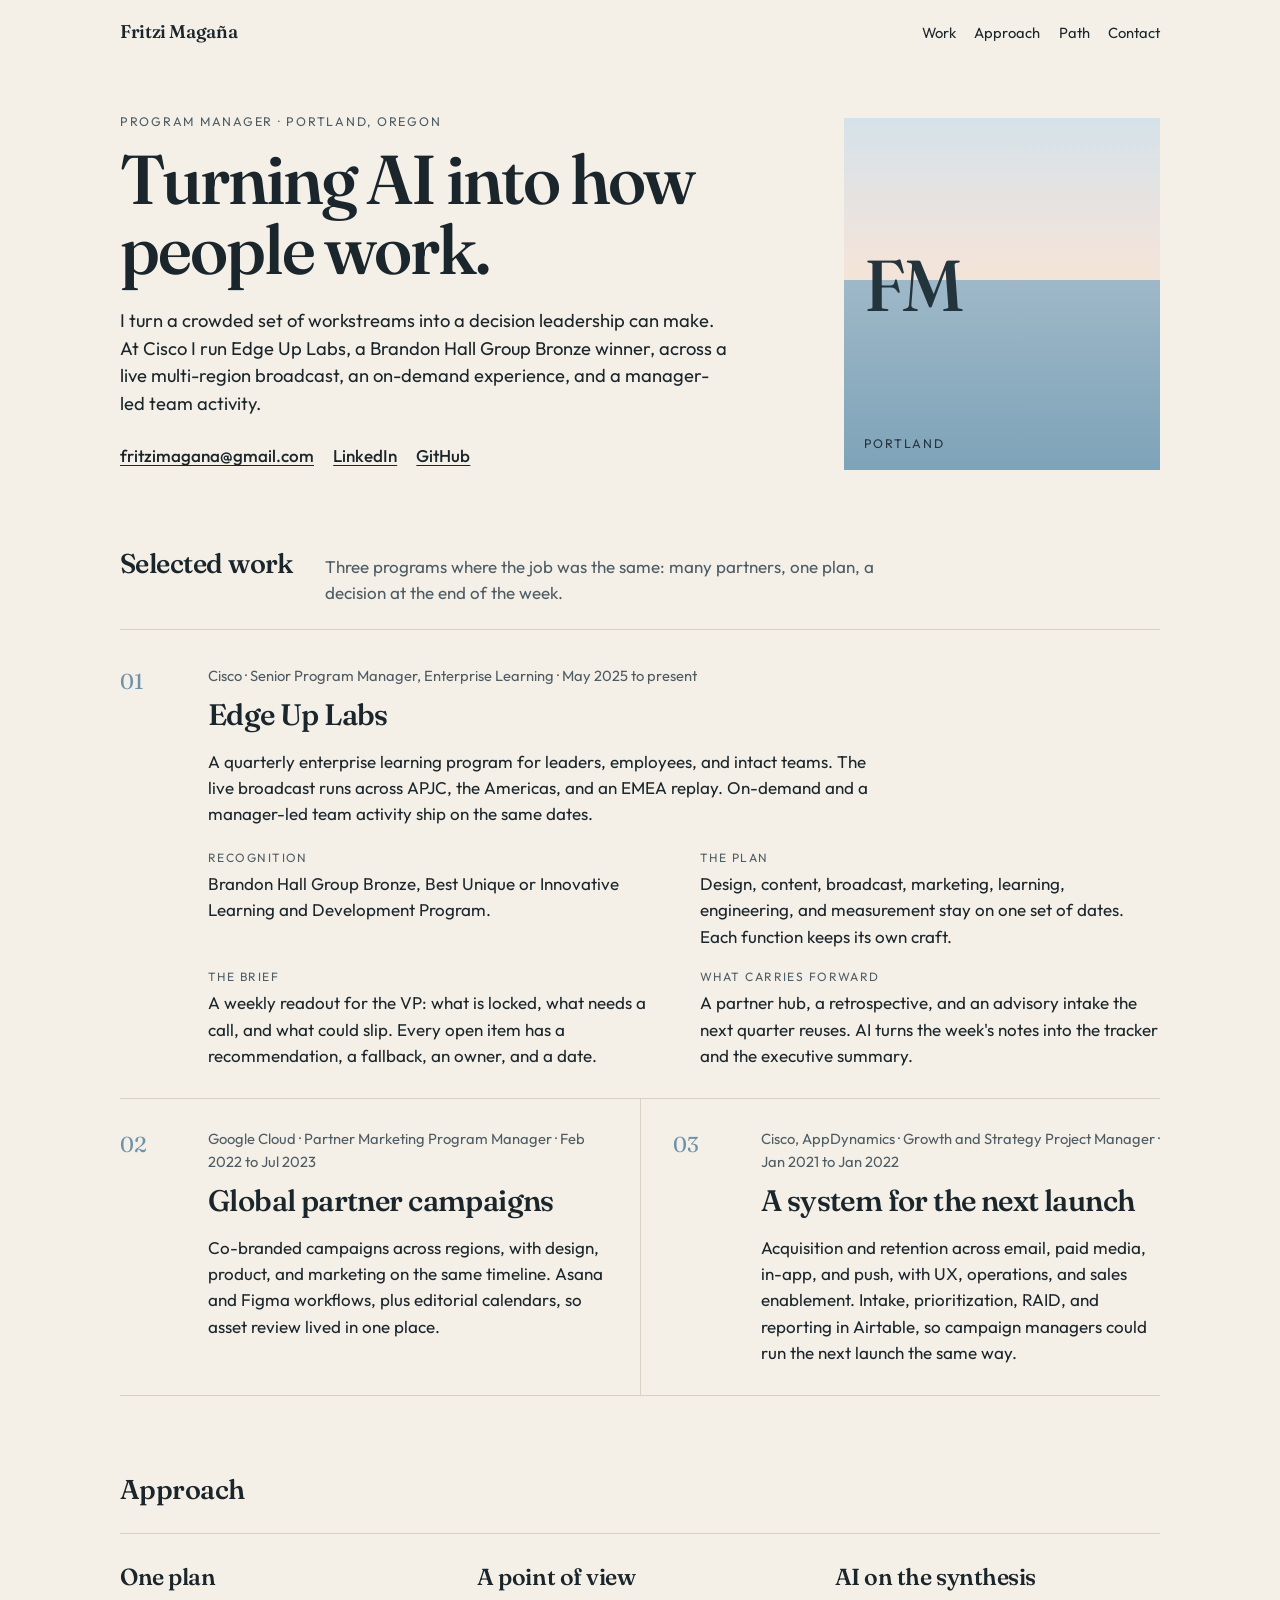
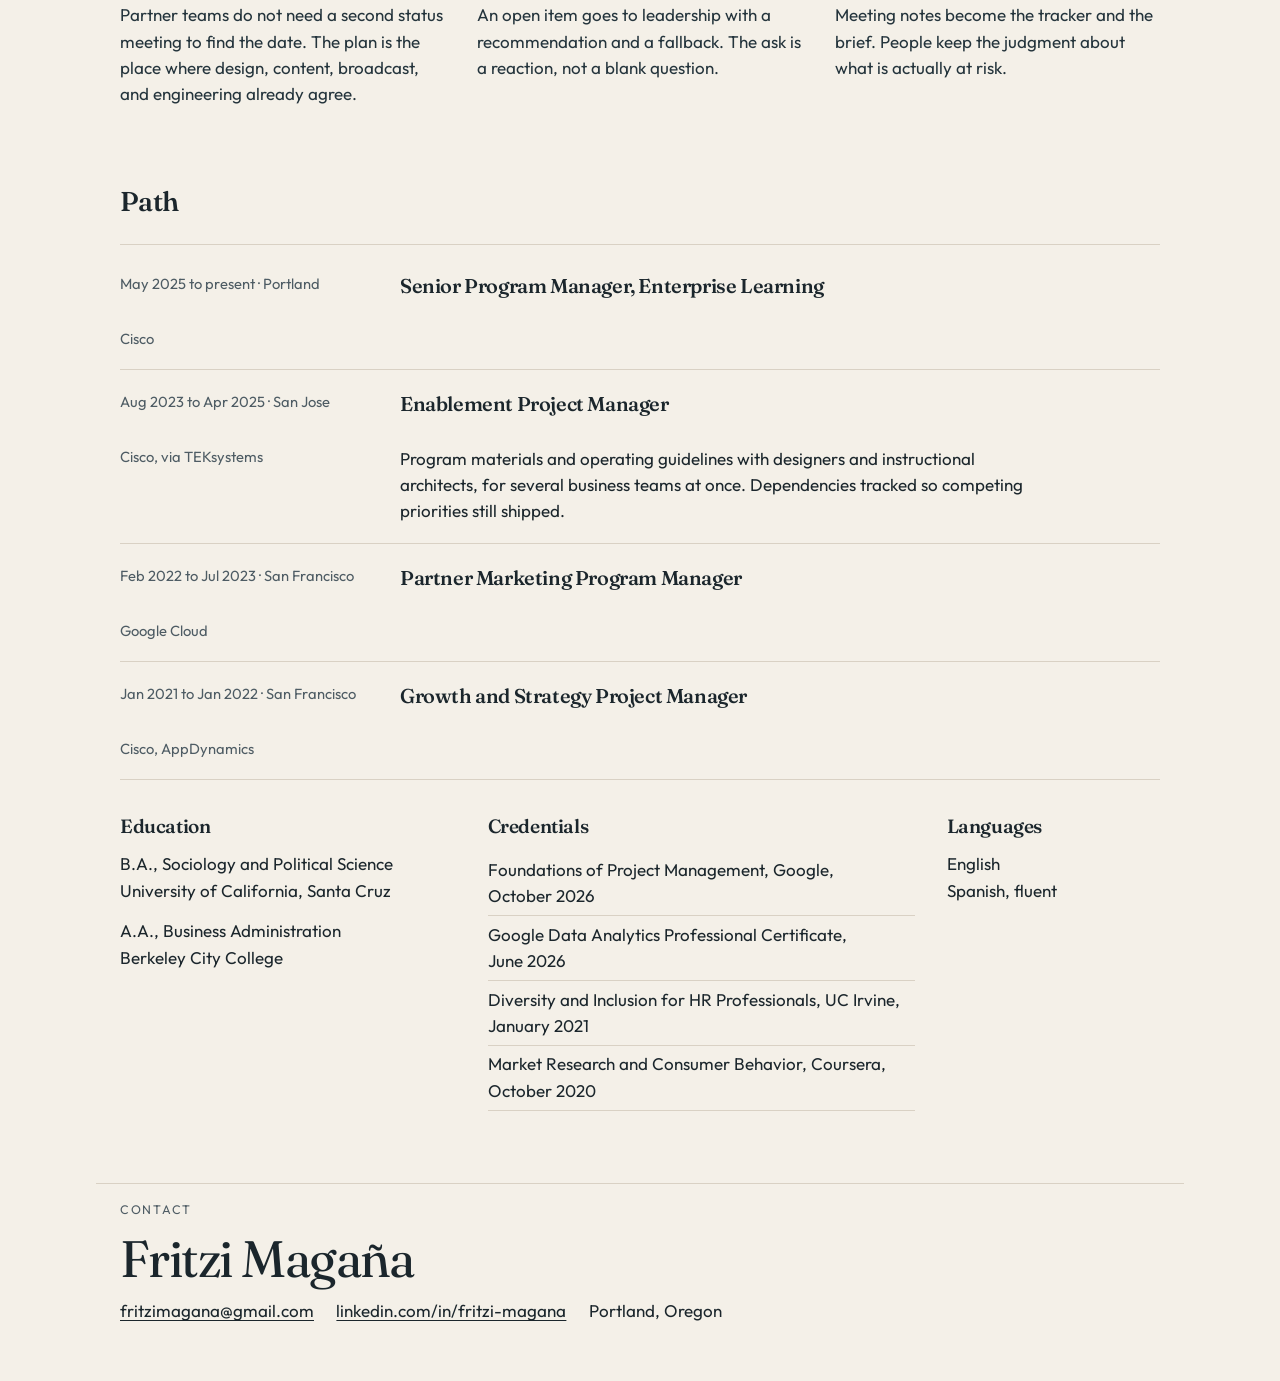
==== index.html @ 95d40a3c "Publish the first public portfolio page. A single static page for hiring managers, drawn from the pu" ====
<!DOCTYPE html>
<html lang="en">
<head>
  <meta charset="utf-8">
  <meta name="viewport" content="width=device-width, initial-scale=1">
  <title>Fritzi Magaña · Program Manager</title>
  <meta name="description" content="Fritzi Magaña is a program manager in Portland. She turns crowded workstreams into decisions leadership can make, and turns AI into how people work.">
  <meta property="og:title" content="Fritzi Magaña · Program Manager">
  <meta property="og:description" content="Turning AI into how people work. Program manager for enterprise learning at Cisco, previously Google Cloud and AppDynamics.">
  <meta property="og:type" content="profile">
  <meta property="og:url" content="https://fritzimagana.github.io/Portfolio/">
  <meta property="profile:first_name" content="Fritzi">
  <meta property="profile:last_name" content="Magaña">
  <link rel="canonical" href="https://fritzimagana.github.io/Portfolio/">
  <link rel="icon" href="assets/favicon.svg" type="image/svg+xml">
  <link rel="preconnect" href="https://fonts.googleapis.com">
  <link rel="preconnect" href="https://fonts.gstatic.com" crossorigin>
  <link href="https://fonts.googleapis.com/css2?family=Fraunces:opsz,wght@9..144,500;9..144,600&family=Outfit:wght@400;500;600&display=swap" rel="stylesheet">
  <link rel="stylesheet" href="styles.css">
  <script type="application/ld+json">
  {
    "@context": "https://schema.org",
    "@type": "Person",
    "name": "Fritzi Magaña",
    "jobTitle": "Program Manager",
    "email": "fritzimagana@gmail.com",
    "url": "https://fritzimagana.github.io/Portfolio/",
    "sameAs": ["https://www.linkedin.com/in/fritzi-magana/"],
    "address": {
      "@type": "PostalAddress",
      "addressLocality": "Portland",
      "addressRegion": "OR",
      "addressCountry": "US"
    },
    "alumniOf": [
      {"@type": "CollegeOrUniversity", "name": "University of California, Santa Cruz"},
      {"@type": "CollegeOrUniversity", "name": "Berkeley City College"}
    ],
    "knowsLanguage": ["English", "Spanish"]
  }
  </script>
</head>
<body id="top">
  <a class="skip" href="#work">Skip to work</a>

  <header class="mast">
    <a class="brand" href="#top">Fritzi Magaña</a>
    <nav aria-label="Page">
      <a href="#work">Work</a>
      <a href="#approach">Approach</a>
      <a href="#path">Path</a>
      <a href="#contact">Contact</a>
    </nav>
  </header>

  <main>
    <section class="hero" aria-labelledby="hero-title">
      <div class="hero-copy">
        <p class="eyebrow">Program manager · Portland, Oregon</p>
        <h1 id="hero-title">Turning AI into how people work.</h1>
        <p class="lede">I turn a crowded set of workstreams into a decision leadership can make. At Cisco I run Edge Up Labs, a Brandon Hall Group Bronze winner, across a live multi-region broadcast, an on-demand experience, and a manager-led team activity.</p>
        <p class="links">
          <a href="mailto:fritzimagana@gmail.com">fritzimagana@gmail.com</a>
          <a href="https://www.linkedin.com/in/fritzi-magana/" rel="me">LinkedIn</a>
          <a href="https://github.com/fritzimagana" rel="me">GitHub</a>
        </p>
      </div>
      <figure class="mark" aria-hidden="true">
        <span class="horizon"></span>
        <span class="initials">FM</span>
        <figcaption>Portland</figcaption>
      </figure>
    </section>

    <section id="work" class="band" aria-labelledby="work-title">
      <div class="band-head">
        <h2 id="work-title">Selected work</h2>
        <p>Three programs where the job was the same: many partners, one plan, a decision at the end of the week.</p>
      </div>

      <article class="case case-lead">
        <p class="index">01</p>
        <div>
          <p class="meta">Cisco · Senior Program Manager, Enterprise Learning · May 2025 to present</p>
          <h3>Edge Up Labs</h3>
          <p>A quarterly enterprise learning program for leaders, employees, and intact teams. The live broadcast runs across APJC, the Americas, and an EMEA replay. On-demand and a manager-led team activity ship on the same dates.</p>
          <dl>
            <div>
              <dt>Recognition</dt>
              <dd>Brandon Hall Group Bronze, Best Unique or Innovative Learning and Development Program.</dd>
            </div>
            <div>
              <dt>The plan</dt>
              <dd>Design, content, broadcast, marketing, learning, engineering, and measurement stay on one set of dates. Each function keeps its own craft.</dd>
            </div>
            <div>
              <dt>The brief</dt>
              <dd>A weekly readout for the VP: what is locked, what needs a call, and what could slip. Every open item has a recommendation, a fallback, an owner, and a date.</dd>
            </div>
            <div>
              <dt>What carries forward</dt>
              <dd>A partner hub, a retrospective, and an advisory intake the next quarter reuses. AI turns the week's notes into the tracker and the executive summary.</dd>
            </div>
          </dl>
        </div>
      </article>

      <div class="case-grid">
        <article class="case">
          <p class="index">02</p>
          <div>
            <p class="meta">Google Cloud · Partner Marketing Program Manager · Feb 2022 to Jul 2023</p>
            <h3>Global partner campaigns</h3>
            <p>Co-branded campaigns across regions, with design, product, and marketing on the same timeline. Asana and Figma workflows, plus editorial calendars, so asset review lived in one place.</p>
          </div>
        </article>
        <article class="case">
          <p class="index">03</p>
          <div>
            <p class="meta">Cisco, AppDynamics · Growth and Strategy Project Manager · Jan 2021 to Jan 2022</p>
            <h3>A system for the next launch</h3>
            <p>Acquisition and retention across email, paid media, in-app, and push, with UX, operations, and sales enablement. Intake, prioritization, RAID, and reporting in Airtable, so campaign managers could run the next launch the same way.</p>
          </div>
        </article>
      </div>
    </section>

    <section id="approach" class="band" aria-labelledby="approach-title">
      <div class="band-head">
        <h2 id="approach-title">Approach</h2>
      </div>
      <ol class="principles">
        <li>
          <h3>One plan</h3>
          <p>Partner teams do not need a second status meeting to find the date. The plan is the place where design, content, broadcast, and engineering already agree.</p>
        </li>
        <li>
          <h3>A point of view</h3>
          <p>An open item goes to leadership with a recommendation and a fallback. The ask is a reaction, not a blank question.</p>
        </li>
        <li>
          <h3>AI on the synthesis</h3>
          <p>Meeting notes become the tracker and the brief. People keep the judgment about what is actually at risk.</p>
        </li>
      </ol>
    </section>

    <section id="path" class="band" aria-labelledby="path-title">
      <div class="band-head">
        <h2 id="path-title">Path</h2>
      </div>
      <ol class="timeline">
        <li>
          <p class="when">May 2025 to present · Portland</p>
          <h3>Senior Program Manager, Enterprise Learning</h3>
          <p class="where">Cisco</p>
        </li>
        <li>
          <p class="when">Aug 2023 to Apr 2025 · San Jose</p>
          <h3>Enablement Project Manager</h3>
          <p class="where">Cisco, via TEKsystems</p>
          <p>Program materials and operating guidelines with designers and instructional architects, for several business teams at once. Dependencies tracked so competing priorities still shipped.</p>
        </li>
        <li>
          <p class="when">Feb 2022 to Jul 2023 · San Francisco</p>
          <h3>Partner Marketing Program Manager</h3>
          <p class="where">Google Cloud</p>
        </li>
        <li>
          <p class="when">Jan 2021 to Jan 2022 · San Francisco</p>
          <h3>Growth and Strategy Project Manager</h3>
          <p class="where">Cisco, AppDynamics</p>
        </li>
      </ol>

      <div class="split">
        <div>
          <h3>Education</h3>
          <p>B.A., Sociology and Political Science<br>University of California, Santa Cruz</p>
          <p>A.A., Business Administration<br>Berkeley City College</p>
        </div>
        <div>
          <h3>Credentials</h3>
          <ul class="creds">
            <li>Foundations of Project Management, Google, October&nbsp;2026</li>
            <li>Google Data Analytics Professional Certificate, June&nbsp;2026</li>
            <li>Diversity and Inclusion for HR Professionals, UC Irvine, January&nbsp;2021</li>
            <li>Market Research and Consumer Behavior, Coursera, October&nbsp;2020</li>
          </ul>
        </div>
        <div>
          <h3>Languages</h3>
          <p>English<br>Spanish, fluent</p>
        </div>
      </div>
    </section>
  </main>

  <footer id="contact">
    <p class="eyebrow">Contact</p>
    <p class="footer-name">Fritzi Magaña</p>
    <p class="footer-links">
      <a href="mailto:fritzimagana@gmail.com">fritzimagana@gmail.com</a>
      <a href="https://www.linkedin.com/in/fritzi-magana/">linkedin.com/in/fritzi-magana</a>
      <span>Portland, Oregon</span>
    </p>
  </footer>
</body>
</html>
---- styles.css ----
:root {
  --paper: #f4f0e8;
  --ink: #1b262c;
  --muted: #4e5c64;
  --line: #d9d1c4;
  --sea: #6d92aa;
  --dawn: #e0ad96;
  --deep: #24343c;
  --serif: "Fraunces", "Iowan Old Style", Palatino, serif;
  --sans: "Outfit", "Avenir Next", "Segoe UI", sans-serif;
  --measure: 68rem;
}

* { box-sizing: border-box; }

html { scroll-behavior: smooth; }

body {
  margin: 0;
  overflow-x: clip;
  background: var(--paper);
  color: var(--ink);
  font-family: var(--sans);
  font-weight: 400;
  font-size: 1.0625rem;
  line-height: 1.55;
  text-rendering: optimizeLegibility;
}

a {
  color: inherit;
  text-underline-offset: 0.18em;
}

a:hover { color: var(--deep); }

.skip {
  position: absolute;
  left: 1rem;
  top: -3rem;
  background: var(--ink);
  color: var(--paper);
  padding: 0.4rem 0.7rem;
}

.skip:focus { top: 0.6rem; }

.mast {
  position: sticky;
  top: 0;
  z-index: 2;
  display: flex;
  justify-content: space-between;
  align-items: baseline;
  gap: 1.5rem;
  max-width: var(--measure);
  margin: 0 auto;
  padding: 1.1rem 1.5rem 0.9rem;
  background: color-mix(in srgb, var(--paper) 88%, transparent);
  backdrop-filter: blur(10px);
}

.brand {
  font-family: var(--serif);
  font-weight: 560;
  font-size: 1.15rem;
  text-decoration: none;
  letter-spacing: -0.02em;
}

nav {
  display: flex;
  gap: 1.15rem;
  font-size: 0.92rem;
}

nav a { text-decoration: none; }
nav a:hover { text-decoration: underline; }

.hero {
  max-width: var(--measure);
  margin: 0 auto;
  padding: 3.2rem 1.5rem 4.5rem;
  display: grid;
  grid-template-columns: minmax(0, 1.5fr) minmax(14rem, 0.7fr);
  gap: 3rem;
  align-items: end;
}

.eyebrow {
  margin: 0 0 0.8rem;
  color: var(--muted);
  font-size: 0.78rem;
  letter-spacing: 0.14em;
  text-transform: uppercase;
}

h1 {
  margin: 0;
  font-family: var(--serif);
  font-weight: 560;
  font-size: clamp(2.7rem, 5.4vw, 4.6rem);
  line-height: 1.02;
  letter-spacing: -0.03em;
}

.hero-copy { min-width: 0; }

.lede {
  max-width: 38rem;
  margin: 1.4rem 0 0;
  font-size: 1.15rem;
  line-height: 1.5;
}

.links {
  display: flex;
  flex-wrap: wrap;
  gap: 0.4rem 1.2rem;
  margin: 1.6rem 0 0;
}

.links a { font-weight: 500; }

.mark {
  margin: 0;
  min-height: 22rem;
  padding: 1.2rem 1.2rem 1rem;
  display: flex;
  flex-direction: column;
  justify-content: space-between;
  background:
    linear-gradient(180deg, #d5e2ea 0%, #f3e4da 42%, #f3e4da 46%, #9eb8c8 46.15%, #7ea3b8 100%);
  color: var(--deep);
}

.horizon {
  display: block;
  height: 0;
}

.initials {
  font-family: var(--serif);
  font-weight: 500;
  font-size: 4.5rem;
  letter-spacing: -0.04em;
  line-height: 0.85;
}

.mark figcaption {
  font-size: 0.78rem;
  letter-spacing: 0.14em;
  text-transform: uppercase;
}

.band {
  max-width: var(--measure);
  margin: 0 auto;
  padding: 0 1.5rem 4.5rem;
}

.band-head {
  display: grid;
  grid-template-columns: max-content minmax(0, 1fr);
  gap: 2rem;
  align-items: baseline;
  padding-bottom: 1.4rem;
  border-bottom: 1px solid var(--line);
  margin-bottom: 0.4rem;
}

.band-head h2,
.case h3,
.principles h3,
.timeline h3,
.split h3 {
  margin: 0;
  font-family: var(--serif);
  font-weight: 560;
  letter-spacing: -0.02em;
}

.band-head h2 { font-size: 1.7rem; }

.band-head p {
  margin: 0;
  max-width: 36rem;
  color: var(--muted);
}

.case {
  display: grid;
  grid-template-columns: 4.5rem 1fr;
  gap: 1rem;
  padding: 1.8rem 0;
  border-bottom: 1px solid var(--line);
}

.index {
  margin: 0.35rem 0 0;
  font-family: var(--serif);
  font-size: 1.35rem;
  color: var(--sea);
}

.meta,
.when,
.where {
  margin: 0;
  color: var(--muted);
  font-size: 0.92rem;
}

.case h3 {
  margin: 0.25rem 0 0.7rem;
  font-size: 1.85rem;
}

.case p { margin: 0; max-width: 42rem; }

dl {
  margin: 1.3rem 0 0;
  display: grid;
  grid-template-columns: 1fr 1fr;
  gap: 1.1rem 2rem;
}

dt {
  font-size: 0.75rem;
  letter-spacing: 0.12em;
  text-transform: uppercase;
  color: var(--muted);
}

dd { margin: 0.25rem 0 0; }

.case-grid {
  display: grid;
  grid-template-columns: 1fr 1fr;
}

.case-grid .case:first-child { padding-right: 2rem; }
.case-grid .case:last-child {
  padding-left: 2rem;
  border-left: 1px solid var(--line);
}

.principles {
  list-style: none;
  margin: 1.6rem 0 0;
  padding: 0;
  display: grid;
  grid-template-columns: repeat(3, 1fr);
  gap: 2rem;
}

.principles h3 { font-size: 1.45rem; margin-bottom: 0.45rem; }
.principles p { margin: 0; color: var(--deep); }

.timeline {
  list-style: none;
  margin: 0;
  padding: 0;
}

.timeline li {
  display: grid;
  grid-template-columns: 16rem 1fr;
  gap: 1.5rem;
  padding: 1.15rem 0;
  border-bottom: 1px solid var(--line);
}

.timeline h3 { font-size: 1.25rem; }
.timeline p { margin: 0.15rem 0 0; max-width: 40rem; }

.split {
  display: grid;
  grid-template-columns: 1.1fr 1.4fr 0.7fr;
  gap: 2rem;
  padding-top: 2rem;
}

.split h3 { font-size: 1.2rem; margin-bottom: 0.6rem; }
.split p { margin: 0 0 0.9rem; }

.creds {
  margin: 0;
  padding: 0;
  list-style: none;
}

.creds li {
  padding: 0.35rem 0;
  border-bottom: 1px solid var(--line);
}

footer {
  max-width: var(--measure);
  margin: 0 auto;
  padding: 1rem 1.5rem 3.5rem;
  border-top: 1px solid var(--line);
}

.footer-name {
  margin: 0;
  font-family: var(--serif);
  font-size: clamp(2.2rem, 4vw, 3.4rem);
  letter-spacing: -0.03em;
  line-height: 1.05;
}

.footer-links {
  display: flex;
  flex-wrap: wrap;
  gap: 0.4rem 1.4rem;
  margin: 0.8rem 0 0;
}

:focus-visible {
  outline: 2px solid var(--sea);
  outline-offset: 3px;
}

@media (max-width: 860px) {
  .hero,
  .band-head,
  .case-grid,
  .principles,
  .split,
  dl {
    display: block;
  }

  .timeline li {
    display: block;
  }

  .case-grid .case + .case {
    border-top: 1px solid var(--line);
  }

  .hero-copy,
  .case > div,
  .band-head p,
  .timeline li,
  .split > div {
    min-width: 0;
  }

  .hero { padding-top: 2rem; }
  .mark { min-height: 14rem; }
  .case { grid-template-columns: 3rem minmax(0, 1fr); }
  .case-grid .case:first-child { padding-right: 0; }
  .case-grid .case:last-child {
    padding-left: 0;
    border-left: 0;
  }

  nav { gap: 0.75rem; }
}

@media (max-width: 560px) {
  .mast { align-items: flex-start; flex-direction: column; gap: 0.4rem; }
  h1 { font-size: 2.35rem; }
}

@media (prefers-reduced-motion: reduce) {
  html { scroll-behavior: auto; }
}
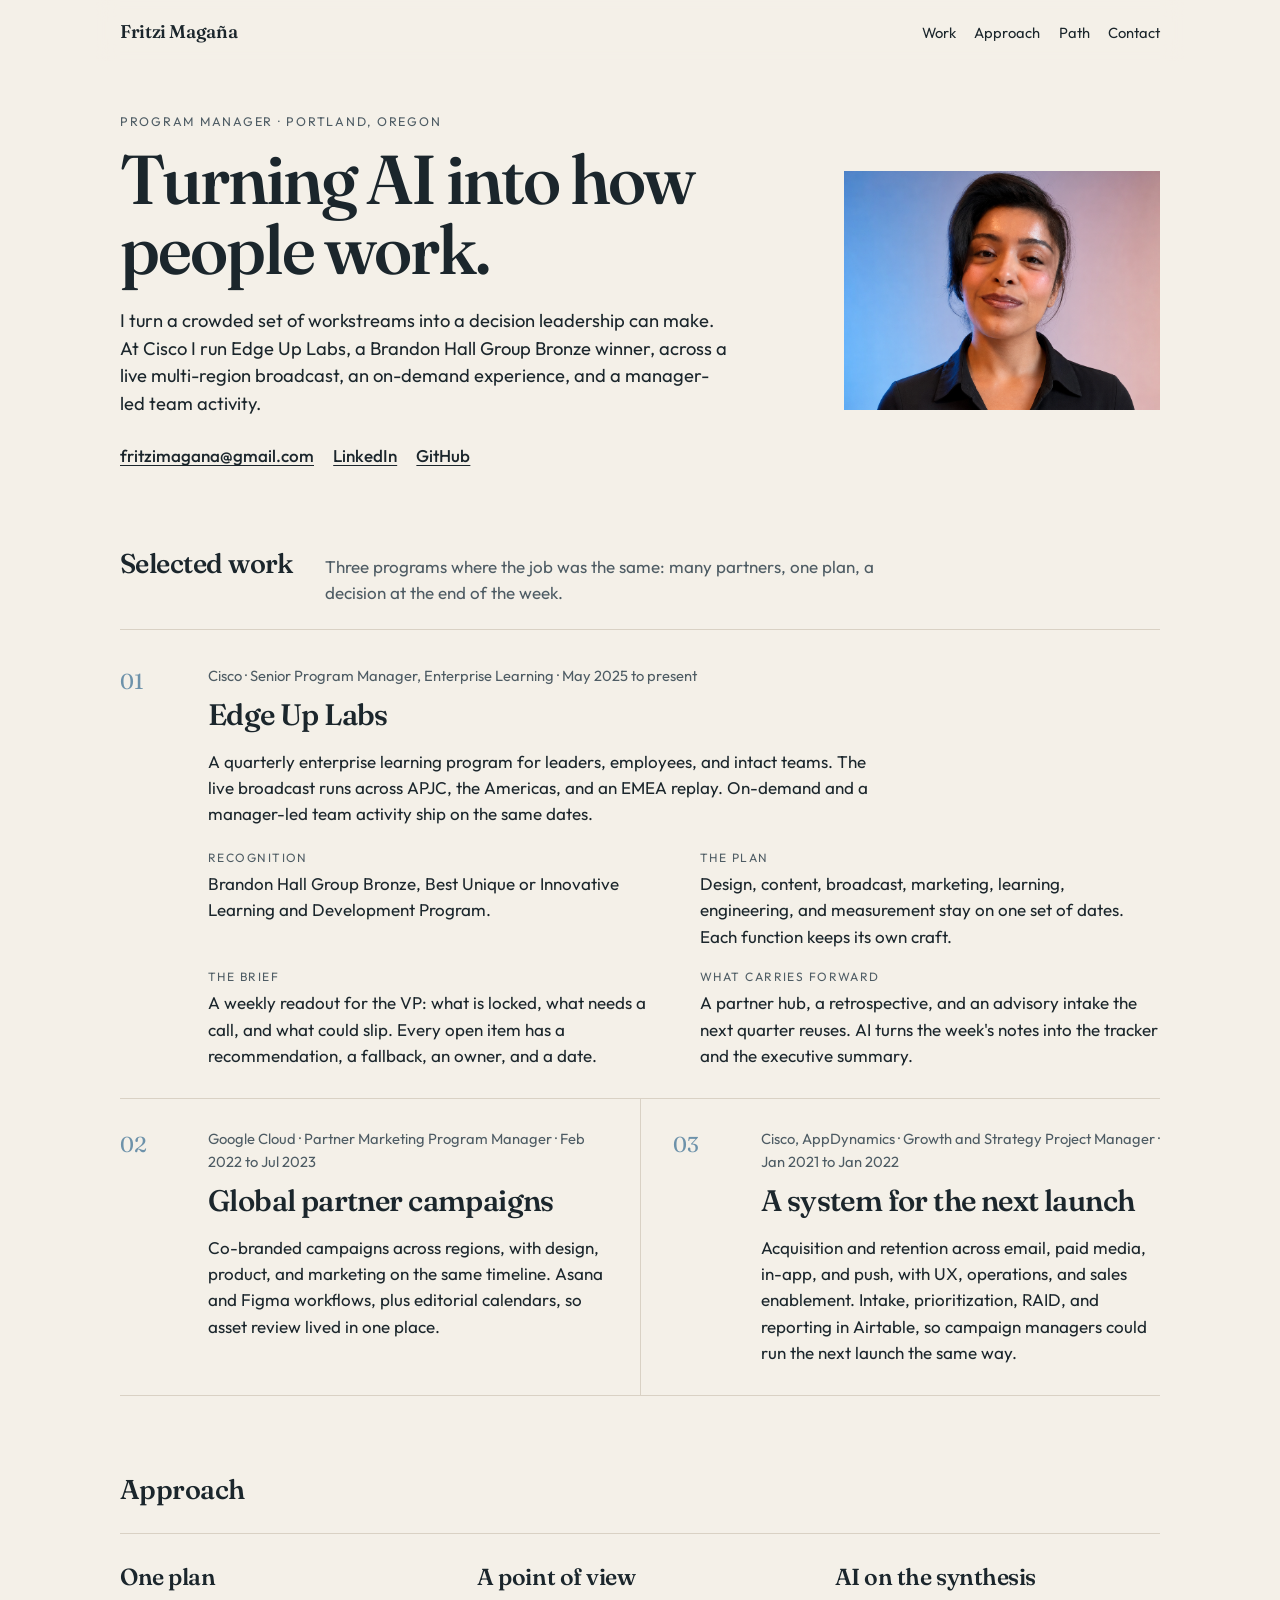
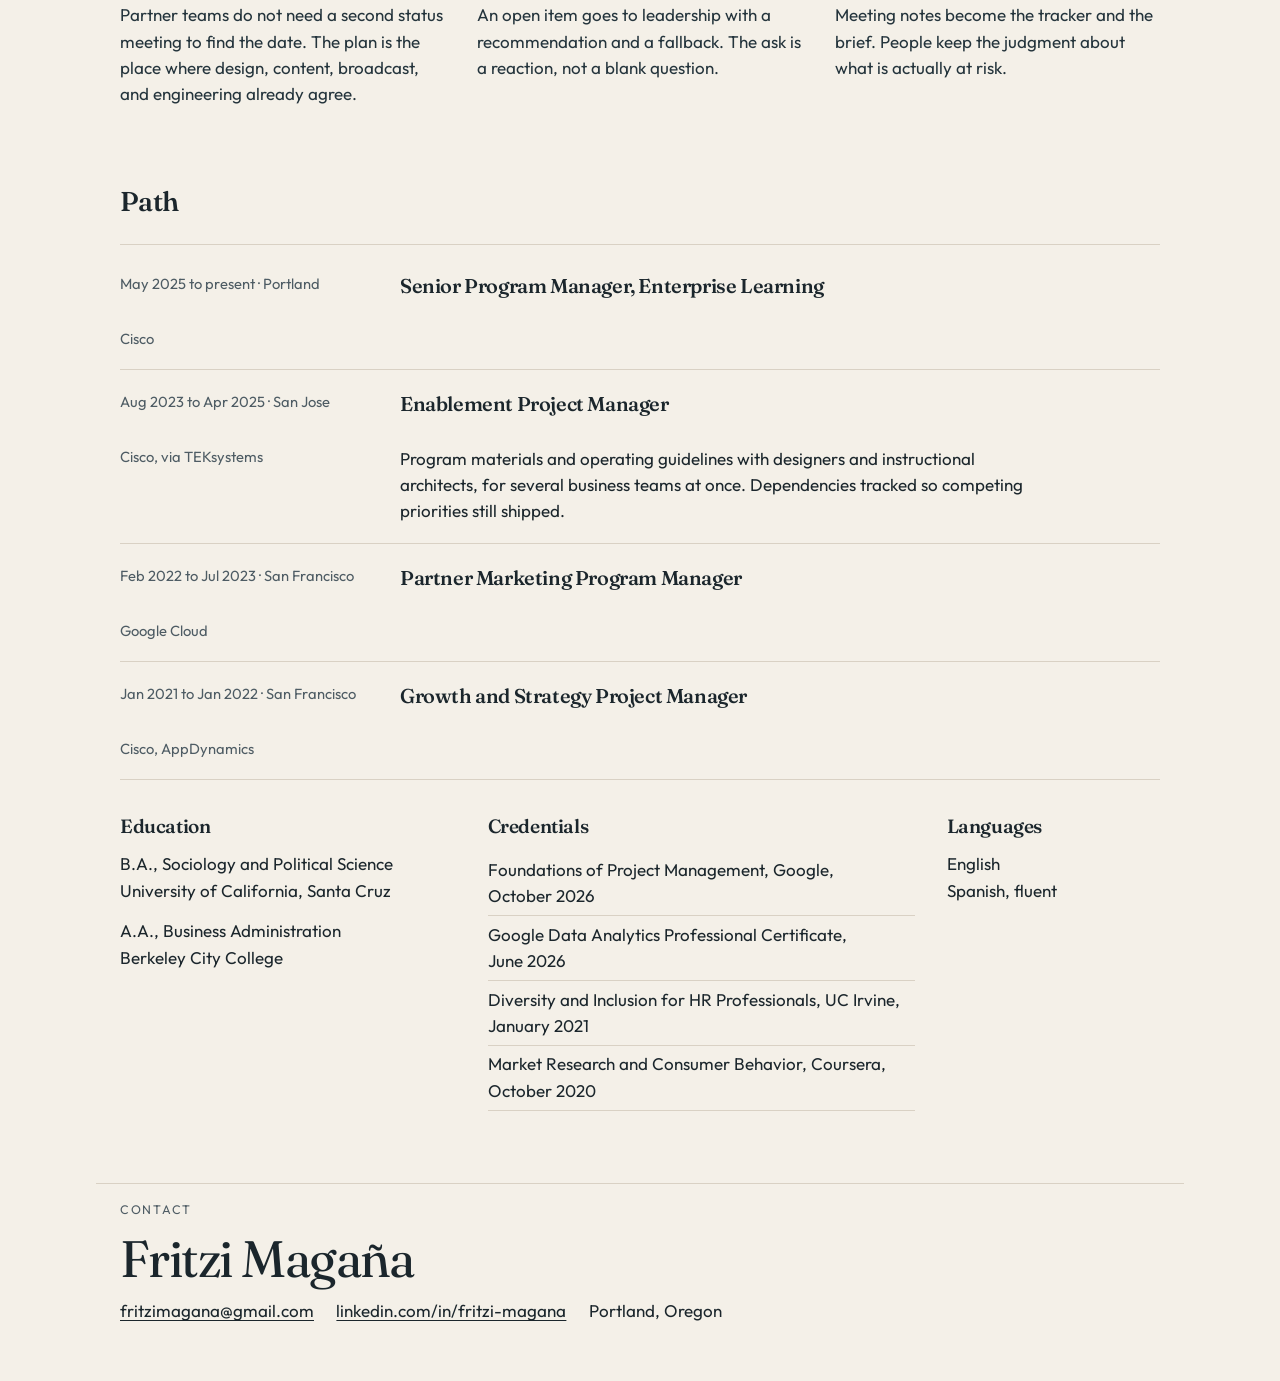
==== commit 0e7d99c7: "Add Fritzi's portrait to the hero." ====
--- a/index.html
+++ b/index.html
@@ -36,6 +36,7 @@
       {"@type": "CollegeOrUniversity", "name": "University of California, Santa Cruz"},
       {"@type": "CollegeOrUniversity", "name": "Berkeley City College"}
     ],
+    "image": "https://fritzimagana.github.io/Portfolio/assets/fritzi.png",
     "knowsLanguage": ["English", "Spanish"]
   }
   </script>
@@ -65,10 +66,8 @@
           <a href="https://github.com/fritzimagana" rel="me">GitHub</a>
         </p>
       </div>
-      <figure class="mark" aria-hidden="true">
-        <span class="horizon"></span>
-        <span class="initials">FM</span>
-        <figcaption>Portland</figcaption>
+      <figure class="portrait">
+        <img src="assets/fritzi.png" alt="Fritzi Magaña" width="460" height="348">
       </figure>
     </section>
 
--- a/styles.css
+++ b/styles.css
@@ -84,7 +84,7 @@
   display: grid;
   grid-template-columns: minmax(0, 1.5fr) minmax(14rem, 0.7fr);
   gap: 3rem;
-  align-items: end;
+  align-items: center;
 }
 
 .eyebrow {
@@ -122,35 +122,14 @@
 
 .links a { font-weight: 500; }
 
-.mark {
-  margin: 0;
-  min-height: 22rem;
-  padding: 1.2rem 1.2rem 1rem;
-  display: flex;
-  flex-direction: column;
-  justify-content: space-between;
-  background:
-    linear-gradient(180deg, #d5e2ea 0%, #f3e4da 42%, #f3e4da 46%, #9eb8c8 46.15%, #7ea3b8 100%);
-  color: var(--deep);
-}
-
-.horizon {
+.portrait {
+  margin: 0;
+}
+
+.portrait img {
   display: block;
-  height: 0;
-}
-
-.initials {
-  font-family: var(--serif);
-  font-weight: 500;
-  font-size: 4.5rem;
-  letter-spacing: -0.04em;
-  line-height: 0.85;
-}
-
-.mark figcaption {
-  font-size: 0.78rem;
-  letter-spacing: 0.14em;
-  text-transform: uppercase;
+  width: 100%;
+  height: auto;
 }
 
 .band {
@@ -349,7 +328,6 @@
   }
 
   .hero { padding-top: 2rem; }
-  .mark { min-height: 14rem; }
   .case { grid-template-columns: 3rem minmax(0, 1fr); }
   .case-grid .case:first-child { padding-right: 0; }
   .case-grid .case:last-child {
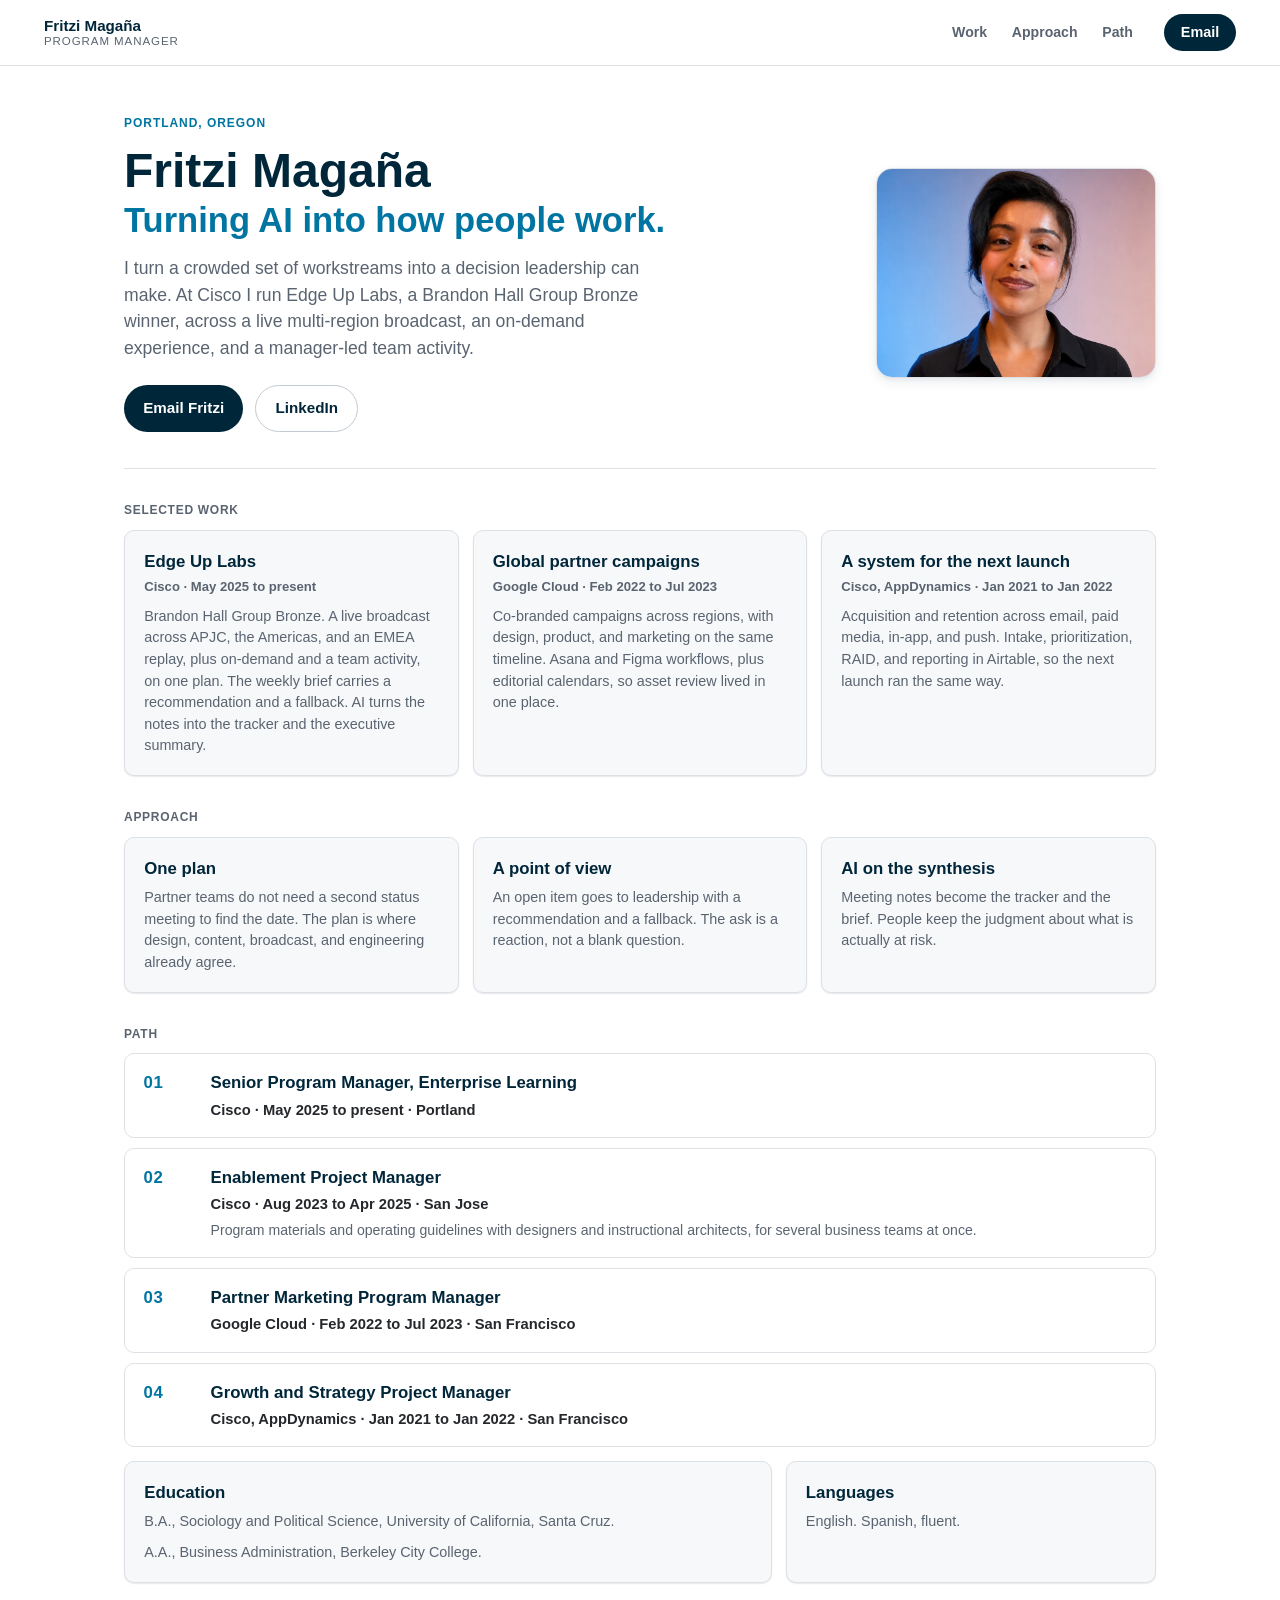
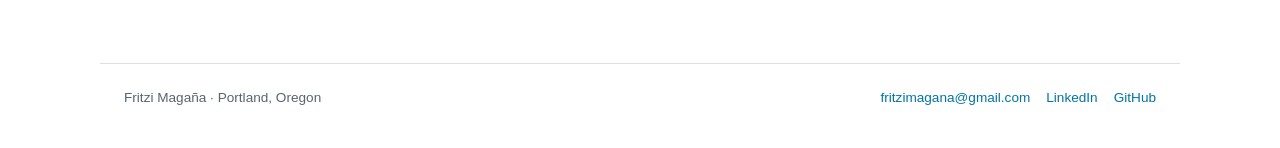
==== commit a6da3bae: "Restyle the portfolio to follow the EUL Hub home." ====
--- a/index.html
+++ b/index.html
@@ -3,6 +3,7 @@
 <head>
   <meta charset="utf-8">
   <meta name="viewport" content="width=device-width, initial-scale=1">
+  <meta name="color-scheme" content="light">
   <title>Fritzi Magaña · Program Manager</title>
   <meta name="description" content="Fritzi Magaña is a program manager in Portland. She turns crowded workstreams into decisions leadership can make, and turns AI into how people work.">
   <meta property="og:title" content="Fritzi Magaña · Program Manager">
@@ -13,9 +14,6 @@
   <meta property="profile:last_name" content="Magaña">
   <link rel="canonical" href="https://fritzimagana.github.io/Portfolio/">
   <link rel="icon" href="assets/favicon.svg" type="image/svg+xml">
-  <link rel="preconnect" href="https://fonts.googleapis.com">
-  <link rel="preconnect" href="https://fonts.gstatic.com" crossorigin>
-  <link href="https://fonts.googleapis.com/css2?family=Fraunces:opsz,wght@9..144,500;9..144,600&family=Outfit:wght@400;500;600&display=swap" rel="stylesheet">
   <link rel="stylesheet" href="styles.css">
   <script type="application/ld+json">
   {
@@ -42,167 +40,133 @@
   </script>
 </head>
 <body id="top">
-  <a class="skip" href="#work">Skip to work</a>
+  <a class="skip-link" href="#work">Skip to work</a>
 
-  <header class="mast">
-    <a class="brand" href="#top">Fritzi Magaña</a>
-    <nav aria-label="Page">
-      <a href="#work">Work</a>
-      <a href="#approach">Approach</a>
-      <a href="#path">Path</a>
-      <a href="#contact">Contact</a>
-    </nav>
+  <header class="topbar">
+    <div class="topbar-inner">
+      <a class="brand" href="#top">
+        <span class="brand-kicker">Fritzi Magaña</span>
+        <span class="brand-mark">Program manager</span>
+      </a>
+      <nav class="top-nav" aria-label="Page">
+        <a href="#work">Work</a>
+        <a href="#approach">Approach</a>
+        <a href="#path">Path</a>
+      </nav>
+      <a class="apply-btn" href="mailto:fritzimagana@gmail.com">Email</a>
+    </div>
   </header>
 
-  <main>
+  <main id="main">
     <section class="hero" aria-labelledby="hero-title">
       <div class="hero-copy">
-        <p class="eyebrow">Program manager · Portland, Oregon</p>
-        <h1 id="hero-title">Turning AI into how people work.</h1>
-        <p class="lede">I turn a crowded set of workstreams into a decision leadership can make. At Cisco I run Edge Up Labs, a Brandon Hall Group Bronze winner, across a live multi-region broadcast, an on-demand experience, and a manager-led team activity.</p>
-        <p class="links">
-          <a href="mailto:fritzimagana@gmail.com">fritzimagana@gmail.com</a>
-          <a href="https://www.linkedin.com/in/fritzi-magana/" rel="me">LinkedIn</a>
-          <a href="https://github.com/fritzimagana" rel="me">GitHub</a>
-        </p>
+        <p class="hero-eyebrow">Portland, Oregon</p>
+        <h1 id="hero-title">Fritzi Magaña<em>Turning AI into how people work.</em></h1>
+        <p class="hero-lede">I turn a crowded set of workstreams into a decision leadership can make. At Cisco I run Edge Up Labs, a Brandon Hall Group Bronze winner, across a live multi-region broadcast, an on-demand experience, and a manager-led team activity.</p>
+        <div class="hero-actions">
+          <a class="btn-primary" href="mailto:fritzimagana@gmail.com">Email Fritzi</a>
+          <a class="btn-secondary" href="https://www.linkedin.com/in/fritzi-magana/" rel="me noopener noreferrer">LinkedIn</a>
+        </div>
       </div>
       <figure class="portrait">
         <img src="assets/fritzi.png" alt="Fritzi Magaña" width="460" height="348">
       </figure>
     </section>
 
-    <section id="work" class="band" aria-labelledby="work-title">
-      <div class="band-head">
-        <h2 id="work-title">Selected work</h2>
-        <p>Three programs where the job was the same: many partners, one plan, a decision at the end of the week.</p>
-      </div>
-
-      <article class="case case-lead">
-        <p class="index">01</p>
-        <div>
-          <p class="meta">Cisco · Senior Program Manager, Enterprise Learning · May 2025 to present</p>
-          <h3>Edge Up Labs</h3>
-          <p>A quarterly enterprise learning program for leaders, employees, and intact teams. The live broadcast runs across APJC, the Americas, and an EMEA replay. On-demand and a manager-led team activity ship on the same dates.</p>
-          <dl>
-            <div>
-              <dt>Recognition</dt>
-              <dd>Brandon Hall Group Bronze, Best Unique or Innovative Learning and Development Program.</dd>
-            </div>
-            <div>
-              <dt>The plan</dt>
-              <dd>Design, content, broadcast, marketing, learning, engineering, and measurement stay on one set of dates. Each function keeps its own craft.</dd>
-            </div>
-            <div>
-              <dt>The brief</dt>
-              <dd>A weekly readout for the VP: what is locked, what needs a call, and what could slip. Every open item has a recommendation, a fallback, an owner, and a date.</dd>
-            </div>
-            <div>
-              <dt>What carries forward</dt>
-              <dd>A partner hub, a retrospective, and an advisory intake the next quarter reuses. AI turns the week's notes into the tracker and the executive summary.</dd>
-            </div>
-          </dl>
-        </div>
-      </article>
-
-      <div class="case-grid">
-        <article class="case">
-          <p class="index">02</p>
-          <div>
-            <p class="meta">Google Cloud · Partner Marketing Program Manager · Feb 2022 to Jul 2023</p>
-            <h3>Global partner campaigns</h3>
-            <p>Co-branded campaigns across regions, with design, product, and marketing on the same timeline. Asana and Figma workflows, plus editorial calendars, so asset review lived in one place.</p>
-          </div>
+    <section id="work">
+      <p class="jump-kicker">Selected work</p>
+      <div class="jump-grid">
+        <article class="jump-card">
+          <h2>Edge Up Labs</h2>
+          <p class="meta">Cisco · May 2025 to present</p>
+          <p>Brandon Hall Group Bronze. A live broadcast across APJC, the Americas, and an EMEA replay, plus on-demand and a team activity, on one plan. The weekly brief carries a recommendation and a fallback. AI turns the notes into the tracker and the executive summary.</p>
         </article>
-        <article class="case">
-          <p class="index">03</p>
-          <div>
-            <p class="meta">Cisco, AppDynamics · Growth and Strategy Project Manager · Jan 2021 to Jan 2022</p>
-            <h3>A system for the next launch</h3>
-            <p>Acquisition and retention across email, paid media, in-app, and push, with UX, operations, and sales enablement. Intake, prioritization, RAID, and reporting in Airtable, so campaign managers could run the next launch the same way.</p>
-          </div>
+        <article class="jump-card">
+          <h2>Global partner campaigns</h2>
+          <p class="meta">Google Cloud · Feb 2022 to Jul 2023</p>
+          <p>Co-branded campaigns across regions, with design, product, and marketing on the same timeline. Asana and Figma workflows, plus editorial calendars, so asset review lived in one place.</p>
+        </article>
+        <article class="jump-card">
+          <h2>A system for the next launch</h2>
+          <p class="meta">Cisco, AppDynamics · Jan 2021 to Jan 2022</p>
+          <p>Acquisition and retention across email, paid media, in-app, and push. Intake, prioritization, RAID, and reporting in Airtable, so the next launch ran the same way.</p>
         </article>
       </div>
     </section>
 
-    <section id="approach" class="band" aria-labelledby="approach-title">
-      <div class="band-head">
-        <h2 id="approach-title">Approach</h2>
+    <section id="approach">
+      <p class="jump-kicker">Approach</p>
+      <div class="jump-grid">
+        <article class="jump-card">
+          <h2>One plan</h2>
+          <p>Partner teams do not need a second status meeting to find the date. The plan is where design, content, broadcast, and engineering already agree.</p>
+        </article>
+        <article class="jump-card">
+          <h2>A point of view</h2>
+          <p>An open item goes to leadership with a recommendation and a fallback. The ask is a reaction, not a blank question.</p>
+        </article>
+        <article class="jump-card">
+          <h2>AI on the synthesis</h2>
+          <p>Meeting notes become the tracker and the brief. People keep the judgment about what is actually at risk.</p>
+        </article>
       </div>
-      <ol class="principles">
-        <li>
-          <h3>One plan</h3>
-          <p>Partner teams do not need a second status meeting to find the date. The plan is the place where design, content, broadcast, and engineering already agree.</p>
-        </li>
-        <li>
-          <h3>A point of view</h3>
-          <p>An open item goes to leadership with a recommendation and a fallback. The ask is a reaction, not a blank question.</p>
-        </li>
-        <li>
-          <h3>AI on the synthesis</h3>
-          <p>Meeting notes become the tracker and the brief. People keep the judgment about what is actually at risk.</p>
-        </li>
-      </ol>
     </section>
 
-    <section id="path" class="band" aria-labelledby="path-title">
-      <div class="band-head">
-        <h2 id="path-title">Path</h2>
-      </div>
-      <ol class="timeline">
-        <li>
-          <p class="when">May 2025 to present · Portland</p>
-          <h3>Senior Program Manager, Enterprise Learning</h3>
-          <p class="where">Cisco</p>
+    <section id="path">
+      <p class="jump-kicker">Path</p>
+      <ol class="agenda-list">
+        <li class="agenda-item">
+          <div class="agenda-n">01</div>
+          <div>
+            <h2>Senior Program Manager, Enterprise Learning</h2>
+            <p class="agenda-who">Cisco · May 2025 to present · Portland</p>
+          </div>
         </li>
-        <li>
-          <p class="when">Aug 2023 to Apr 2025 · San Jose</p>
-          <h3>Enablement Project Manager</h3>
-          <p class="where">Cisco, via TEKsystems</p>
-          <p>Program materials and operating guidelines with designers and instructional architects, for several business teams at once. Dependencies tracked so competing priorities still shipped.</p>
+        <li class="agenda-item">
+          <div class="agenda-n">02</div>
+          <div>
+            <h2>Enablement Project Manager</h2>
+            <p class="agenda-who">Cisco · Aug 2023 to Apr 2025 · San Jose</p>
+            <p class="agenda-note">Program materials and operating guidelines with designers and instructional architects, for several business teams at once.</p>
+          </div>
         </li>
-        <li>
-          <p class="when">Feb 2022 to Jul 2023 · San Francisco</p>
-          <h3>Partner Marketing Program Manager</h3>
-          <p class="where">Google Cloud</p>
+        <li class="agenda-item">
+          <div class="agenda-n">03</div>
+          <div>
+            <h2>Partner Marketing Program Manager</h2>
+            <p class="agenda-who">Google Cloud · Feb 2022 to Jul 2023 · San Francisco</p>
+          </div>
         </li>
-        <li>
-          <p class="when">Jan 2021 to Jan 2022 · San Francisco</p>
-          <h3>Growth and Strategy Project Manager</h3>
-          <p class="where">Cisco, AppDynamics</p>
+        <li class="agenda-item">
+          <div class="agenda-n">04</div>
+          <div>
+            <h2>Growth and Strategy Project Manager</h2>
+            <p class="agenda-who">Cisco, AppDynamics · Jan 2021 to Jan 2022 · San Francisco</p>
+          </div>
         </li>
       </ol>
 
-      <div class="split">
-        <div>
-          <h3>Education</h3>
-          <p>B.A., Sociology and Political Science<br>University of California, Santa Cruz</p>
-          <p>A.A., Business Administration<br>Berkeley City College</p>
-        </div>
-        <div>
-          <h3>Credentials</h3>
-          <ul class="creds">
-            <li>Foundations of Project Management, Google, October&nbsp;2026</li>
-            <li>Google Data Analytics Professional Certificate, June&nbsp;2026</li>
-            <li>Diversity and Inclusion for HR Professionals, UC Irvine, January&nbsp;2021</li>
-            <li>Market Research and Consumer Behavior, Coursera, October&nbsp;2020</li>
-          </ul>
-        </div>
-        <div>
-          <h3>Languages</h3>
-          <p>English<br>Spanish, fluent</p>
-        </div>
+      <div class="jump-grid two">
+        <article class="jump-card">
+          <h2>Education</h2>
+          <p>B.A., Sociology and Political Science, University of California, Santa Cruz.</p>
+          <p>A.A., Business Administration, Berkeley City College.</p>
+        </article>
+        <article class="jump-card">
+          <h2>Languages</h2>
+          <p>English. Spanish, fluent.</p>
+        </article>
       </div>
     </section>
   </main>
 
-  <footer id="contact">
-    <p class="eyebrow">Contact</p>
-    <p class="footer-name">Fritzi Magaña</p>
-    <p class="footer-links">
+  <footer class="site-footer">
+    <div>Fritzi Magaña · Portland, Oregon</div>
+    <div class="footer-links">
       <a href="mailto:fritzimagana@gmail.com">fritzimagana@gmail.com</a>
-      <a href="https://www.linkedin.com/in/fritzi-magana/">linkedin.com/in/fritzi-magana</a>
-      <span>Portland, Oregon</span>
-    </p>
+      <a href="https://www.linkedin.com/in/fritzi-magana/" rel="noopener noreferrer">LinkedIn</a>
+      <a href="https://github.com/fritzimagana" rel="noopener noreferrer">GitHub</a>
+    </div>
   </footer>
 </body>
 </html>
--- a/styles.css
+++ b/styles.css
@@ -1,346 +1,288 @@
+/*
+ * Portfolio laid out like the EUL Hub home.
+ * Cisco FY26 Light palette. Flat type. No magenta or orange as text.
+ */
+
 :root {
-  --paper: #f4f0e8;
-  --ink: #1b262c;
-  --muted: #4e5c64;
-  --line: #d9d1c4;
-  --sea: #6d92aa;
-  --dawn: #e0ad96;
-  --deep: #24343c;
-  --serif: "Fraunces", "Iowan Old Style", Palatino, serif;
-  --sans: "Outfit", "Avenir Next", "Segoe UI", sans-serif;
-  --measure: 68rem;
+  --c-blue-primary: #049FD9;
+  --c-blue-mid: #0175A2;
+  --c-blue-deep: #005073;
+  --c-navy: #00263A;
+  --n-0: #FFFFFF;
+  --n-25: #F7F8FA;
+  --n-50: #EEF0F3;
+  --n-100: #DDE1E6;
+  --n-200: #C4CAD1;
+  --n-600: #5A6470;
+  --n-800: #24272B;
+  --radius: 10px;
+  --radius-lg: 16px;
+  --max: 1080px;
+  --shadow-sm: 0 1px 2px rgba(0, 38, 58, 0.06), 0 1px 1px rgba(0, 38, 58, 0.04);
+  --shadow-md: 0 4px 12px rgba(0, 38, 58, 0.08), 0 2px 4px rgba(0, 38, 58, 0.04);
+  --font-sans: "CiscoSansTT", "Cisco Sans", -apple-system, BlinkMacSystemFont, "Segoe UI", Roboto, "Helvetica Neue", Arial, sans-serif;
 }
 
 * { box-sizing: border-box; }
-
 html { scroll-behavior: smooth; }
 
 body {
   margin: 0;
-  overflow-x: clip;
-  background: var(--paper);
-  color: var(--ink);
-  font-family: var(--sans);
-  font-weight: 400;
-  font-size: 1.0625rem;
-  line-height: 1.55;
-  text-rendering: optimizeLegibility;
-}
-
-a {
-  color: inherit;
-  text-underline-offset: 0.18em;
-}
-
-a:hover { color: var(--deep); }
-
-.skip {
+  font-family: var(--font-sans);
+  color: var(--n-800);
+  background: var(--n-0);
+  line-height: 1.5;
+  -webkit-font-smoothing: antialiased;
+}
+
+a { color: var(--c-blue-mid); text-decoration: none; }
+a:hover { text-decoration: underline; }
+img { max-width: 100%; display: block; }
+
+.skip-link {
   position: absolute;
-  left: 1rem;
-  top: -3rem;
-  background: var(--ink);
-  color: var(--paper);
-  padding: 0.4rem 0.7rem;
-}
-
-.skip:focus { top: 0.6rem; }
-
-.mast {
+  left: -9999px;
+  top: 0;
+  padding: 0.75rem 1rem;
+  background: var(--c-navy);
+  color: var(--n-0);
+  z-index: 999;
+}
+.skip-link:focus { left: 1rem; top: 1rem; }
+
+.topbar {
   position: sticky;
   top: 0;
-  z-index: 2;
-  display: flex;
-  justify-content: space-between;
-  align-items: baseline;
-  gap: 1.5rem;
-  max-width: var(--measure);
+  z-index: 40;
+  background: var(--n-0);
+  border-bottom: 1px solid var(--n-100);
+}
+.topbar-inner {
+  max-width: 1240px;
   margin: 0 auto;
-  padding: 1.1rem 1.5rem 0.9rem;
-  background: color-mix(in srgb, var(--paper) 88%, transparent);
-  backdrop-filter: blur(10px);
-}
-
+  padding: 0.85rem 1.5rem;
+  display: flex;
+  align-items: center;
+  gap: 1.25rem;
+}
 .brand {
-  font-family: var(--serif);
-  font-weight: 560;
-  font-size: 1.15rem;
+  display: flex;
+  flex-direction: column;
+  line-height: 1.15;
+  color: var(--c-navy);
   text-decoration: none;
-  letter-spacing: -0.02em;
-}
-
-nav {
-  display: flex;
-  gap: 1.15rem;
-  font-size: 0.92rem;
-}
-
-nav a { text-decoration: none; }
-nav a:hover { text-decoration: underline; }
+  min-width: 9rem;
+}
+.brand:hover { text-decoration: none; color: var(--c-blue-mid); }
+.brand-kicker { font-weight: 700; font-size: 0.95rem; }
+.brand-mark {
+  font-size: 0.72rem;
+  letter-spacing: 0.08em;
+  text-transform: uppercase;
+  color: var(--n-600);
+}
+.top-nav {
+  display: flex;
+  flex-wrap: wrap;
+  gap: 0.15rem;
+  margin-left: auto;
+}
+.top-nav a {
+  padding: 0.45rem 0.7rem;
+  border-radius: 999px;
+  color: var(--n-600);
+  font-weight: 600;
+  font-size: 0.88rem;
+}
+.top-nav a:hover { color: var(--c-navy); background: var(--n-25); text-decoration: none; }
+
+.apply-btn {
+  display: inline-flex;
+  align-items: center;
+  padding: 0.5rem 1.05rem;
+  background: var(--c-navy);
+  color: var(--n-0);
+  border-radius: 999px;
+  font-weight: 700;
+  font-size: 0.9rem;
+  white-space: nowrap;
+}
+.apply-btn:hover { background: var(--c-blue-deep); color: var(--n-0); text-decoration: none; }
+
+#main {
+  max-width: var(--max);
+  margin: 0 auto;
+  padding: 0 1.5rem 3rem;
+}
 
 .hero {
-  max-width: var(--measure);
-  margin: 0 auto;
-  padding: 3.2rem 1.5rem 4.5rem;
   display: grid;
-  grid-template-columns: minmax(0, 1.5fr) minmax(14rem, 0.7fr);
+  grid-template-columns: minmax(0, 1fr) 280px;
   gap: 3rem;
   align-items: center;
-}
-
-.eyebrow {
-  margin: 0 0 0.8rem;
-  color: var(--muted);
-  font-size: 0.78rem;
-  letter-spacing: 0.14em;
+  padding: 3rem 0 2.25rem;
+  border-bottom: 1px solid var(--n-100);
+  margin-bottom: 2rem;
+}
+.hero-eyebrow {
+  font-size: 0.75rem;
+  font-weight: 700;
+  letter-spacing: 0.08em;
   text-transform: uppercase;
-}
-
-h1 {
-  margin: 0;
-  font-family: var(--serif);
-  font-weight: 560;
-  font-size: clamp(2.7rem, 5.4vw, 4.6rem);
-  line-height: 1.02;
-  letter-spacing: -0.03em;
-}
-
-.hero-copy { min-width: 0; }
-
-.lede {
-  max-width: 38rem;
-  margin: 1.4rem 0 0;
-  font-size: 1.15rem;
-  line-height: 1.5;
-}
-
-.links {
+  color: var(--c-blue-mid);
+  margin: 0 0 0.75rem;
+}
+.hero h1 {
+  margin: 0;
+  font-size: clamp(2rem, 4vw, 3rem);
+  line-height: 1.12;
+  color: var(--c-navy);
+  font-weight: 700;
+}
+.hero h1 em {
+  display: block;
+  font-style: normal;
+  color: var(--c-blue-mid);
+  font-size: 0.72em;
+  margin-top: 0.2rem;
+}
+.hero-lede {
+  margin: 1rem 0 0;
+  font-size: 1.1rem;
+  color: var(--n-600);
+  max-width: 54ch;
+}
+.hero-actions {
   display: flex;
   flex-wrap: wrap;
-  gap: 0.4rem 1.2rem;
-  margin: 1.6rem 0 0;
-}
-
-.links a { font-weight: 500; }
+  gap: 0.75rem;
+  margin-top: 1.5rem;
+}
+.btn-primary, .btn-secondary {
+  display: inline-flex;
+  align-items: center;
+  padding: 0.7rem 1.2rem;
+  border-radius: 999px;
+  font-weight: 700;
+  font-size: 0.95rem;
+}
+.btn-primary { background: var(--c-navy); color: var(--n-0); }
+.btn-primary:hover { background: var(--c-blue-deep); color: var(--n-0); text-decoration: none; }
+.btn-secondary {
+  background: var(--n-0);
+  color: var(--c-navy);
+  border: 1px solid var(--n-200);
+}
+.btn-secondary:hover { background: var(--n-25); text-decoration: none; }
 
 .portrait {
   margin: 0;
-}
-
+  border-radius: var(--radius-lg);
+  overflow: hidden;
+  border: 1px solid var(--n-100);
+  box-shadow: var(--shadow-md);
+  background: var(--n-25);
+  aspect-ratio: 4 / 3;
+}
 .portrait img {
-  display: block;
   width: 100%;
-  height: auto;
-}
-
-.band {
-  max-width: var(--measure);
-  margin: 0 auto;
-  padding: 0 1.5rem 4.5rem;
-}
-
-.band-head {
-  display: grid;
-  grid-template-columns: max-content minmax(0, 1fr);
-  gap: 2rem;
-  align-items: baseline;
-  padding-bottom: 1.4rem;
-  border-bottom: 1px solid var(--line);
-  margin-bottom: 0.4rem;
-}
-
-.band-head h2,
-.case h3,
-.principles h3,
-.timeline h3,
-.split h3 {
-  margin: 0;
-  font-family: var(--serif);
-  font-weight: 560;
-  letter-spacing: -0.02em;
-}
-
-.band-head h2 { font-size: 1.7rem; }
-
-.band-head p {
-  margin: 0;
-  max-width: 36rem;
-  color: var(--muted);
-}
-
-.case {
-  display: grid;
-  grid-template-columns: 4.5rem 1fr;
-  gap: 1rem;
-  padding: 1.8rem 0;
-  border-bottom: 1px solid var(--line);
-}
-
-.index {
-  margin: 0.35rem 0 0;
-  font-family: var(--serif);
-  font-size: 1.35rem;
-  color: var(--sea);
-}
-
-.meta,
-.when,
-.where {
-  margin: 0;
-  color: var(--muted);
-  font-size: 0.92rem;
-}
-
-.case h3 {
-  margin: 0.25rem 0 0.7rem;
-  font-size: 1.85rem;
-}
-
-.case p { margin: 0; max-width: 42rem; }
-
-dl {
-  margin: 1.3rem 0 0;
-  display: grid;
-  grid-template-columns: 1fr 1fr;
-  gap: 1.1rem 2rem;
-}
-
-dt {
+  height: 100%;
+  object-fit: cover;
+  object-position: center 20%;
+}
+
+.jump-kicker {
+  margin: 0.5rem 0 0.65rem;
   font-size: 0.75rem;
-  letter-spacing: 0.12em;
+  font-weight: 700;
+  letter-spacing: 0.06em;
   text-transform: uppercase;
-  color: var(--muted);
-}
-
-dd { margin: 0.25rem 0 0; }
-
-.case-grid {
-  display: grid;
-  grid-template-columns: 1fr 1fr;
-}
-
-.case-grid .case:first-child { padding-right: 2rem; }
-.case-grid .case:last-child {
-  padding-left: 2rem;
-  border-left: 1px solid var(--line);
-}
-
-.principles {
-  list-style: none;
-  margin: 1.6rem 0 0;
-  padding: 0;
+  color: var(--n-600);
+}
+.jump-grid {
   display: grid;
   grid-template-columns: repeat(3, 1fr);
-  gap: 2rem;
-}
-
-.principles h3 { font-size: 1.45rem; margin-bottom: 0.45rem; }
-.principles p { margin: 0; color: var(--deep); }
-
-.timeline {
+  gap: 0.85rem;
+  margin: 0 0 2rem;
+}
+.jump-grid.two { grid-template-columns: 1.4fr 0.8fr; margin-top: 0.85rem; }
+.jump-card {
+  display: block;
+  padding: 1.15rem 1.2rem;
+  border: 1px solid var(--n-100);
+  border-radius: var(--radius);
+  background: var(--n-25);
+  color: inherit;
+  box-shadow: var(--shadow-sm);
+}
+.jump-card h2 {
+  margin: 0 0 0.35rem;
+  font-size: 1.05rem;
+  color: var(--c-navy);
+}
+.jump-card .meta {
+  margin: -0.15rem 0 0.45rem;
+  color: var(--n-600);
+  font-size: 0.82rem;
+  font-weight: 600;
+}
+.jump-card p { margin: 0; color: var(--n-600); font-size: 0.9rem; }
+.jump-card p + p { margin-top: 0.55rem; }
+
+.agenda-list {
   list-style: none;
   margin: 0;
   padding: 0;
-}
-
-.timeline li {
+  display: flex;
+  flex-direction: column;
+  gap: 0.65rem;
+}
+.agenda-item {
   display: grid;
-  grid-template-columns: 16rem 1fr;
-  gap: 1.5rem;
-  padding: 1.15rem 0;
-  border-bottom: 1px solid var(--line);
-}
-
-.timeline h3 { font-size: 1.25rem; }
-.timeline p { margin: 0.15rem 0 0; max-width: 40rem; }
-
-.split {
-  display: grid;
-  grid-template-columns: 1.1fr 1.4fr 0.7fr;
-  gap: 2rem;
-  padding-top: 2rem;
-}
-
-.split h3 { font-size: 1.2rem; margin-bottom: 0.6rem; }
-.split p { margin: 0 0 0.9rem; }
-
-.creds {
-  margin: 0;
-  padding: 0;
-  list-style: none;
-}
-
-.creds li {
-  padding: 0.35rem 0;
-  border-bottom: 1px solid var(--line);
-}
-
-footer {
-  max-width: var(--measure);
-  margin: 0 auto;
-  padding: 1rem 1.5rem 3.5rem;
-  border-top: 1px solid var(--line);
-}
-
-.footer-name {
-  margin: 0;
-  font-family: var(--serif);
-  font-size: clamp(2.2rem, 4vw, 3.4rem);
-  letter-spacing: -0.03em;
-  line-height: 1.05;
-}
-
-.footer-links {
+  grid-template-columns: 3.2rem 1fr;
+  gap: 1rem;
+  padding: 1rem 1.15rem;
+  border: 1px solid var(--n-100);
+  border-radius: var(--radius);
+  background: var(--n-0);
+}
+.agenda-n {
+  font-weight: 700;
+  color: var(--c-blue-mid);
+  font-size: 1.05rem;
+  letter-spacing: 0.04em;
+}
+.agenda-item h2 { margin: 0; font-size: 1.05rem; color: var(--c-navy); }
+.agenda-who { margin: 0.2rem 0 0; font-weight: 600; font-size: 0.92rem; color: var(--n-800); }
+.agenda-note { margin: 0.25rem 0 0; color: var(--n-600); font-size: 0.88rem; }
+
+.site-footer {
+  max-width: var(--max);
+  margin: 0 auto 2.5rem;
+  padding: 1.5rem 1.5rem 0;
+  color: var(--n-600);
+  font-size: 0.85rem;
   display: flex;
   flex-wrap: wrap;
-  gap: 0.4rem 1.4rem;
-  margin: 0.8rem 0 0;
-}
+  gap: 1rem;
+  justify-content: space-between;
+  border-top: 1px solid var(--n-100);
+}
+.footer-links { display: flex; flex-wrap: wrap; gap: 1rem; }
+.footer-links a { color: var(--c-blue-mid); }
 
 :focus-visible {
-  outline: 2px solid var(--sea);
+  outline: 2px solid var(--c-blue-primary);
   outline-offset: 3px;
 }
 
-@media (max-width: 860px) {
-  .hero,
-  .band-head,
-  .case-grid,
-  .principles,
-  .split,
-  dl {
-    display: block;
-  }
-
-  .timeline li {
-    display: block;
-  }
-
-  .case-grid .case + .case {
-    border-top: 1px solid var(--line);
-  }
-
-  .hero-copy,
-  .case > div,
-  .band-head p,
-  .timeline li,
-  .split > div {
-    min-width: 0;
-  }
-
-  .hero { padding-top: 2rem; }
-  .case { grid-template-columns: 3rem minmax(0, 1fr); }
-  .case-grid .case:first-child { padding-right: 0; }
-  .case-grid .case:last-child {
-    padding-left: 0;
-    border-left: 0;
-  }
-
-  nav { gap: 0.75rem; }
-}
-
-@media (max-width: 560px) {
-  .mast { align-items: flex-start; flex-direction: column; gap: 0.4rem; }
-  h1 { font-size: 2.35rem; }
+@media (max-width: 900px) {
+  .topbar-inner { flex-wrap: wrap; }
+  .top-nav { margin-left: 0; width: 100%; order: 4; }
+  .apply-btn { margin-left: auto; }
+  .hero, .jump-grid, .jump-grid.two { grid-template-columns: 1fr; }
+  .portrait { max-width: 20rem; }
+  .agenda-item { grid-template-columns: 2.4rem 1fr; }
 }
 
 @media (prefers-reduced-motion: reduce) {
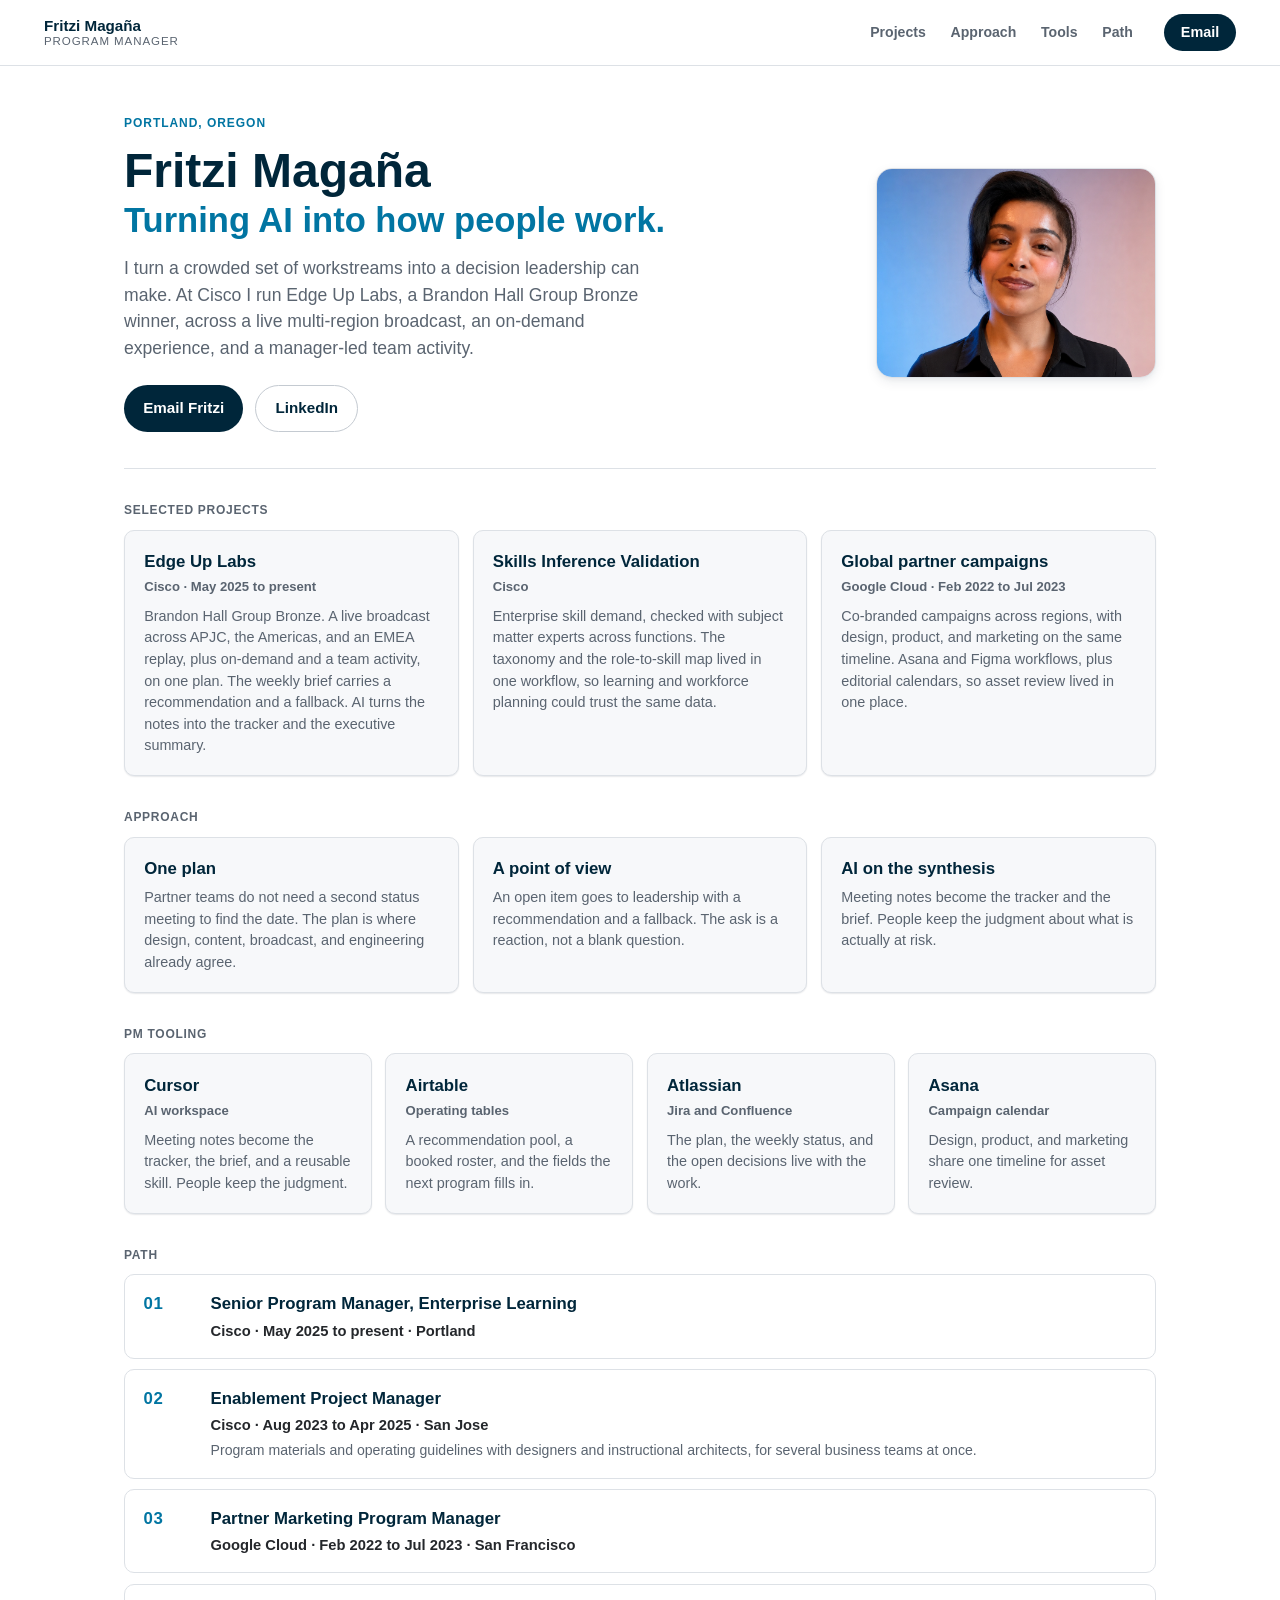
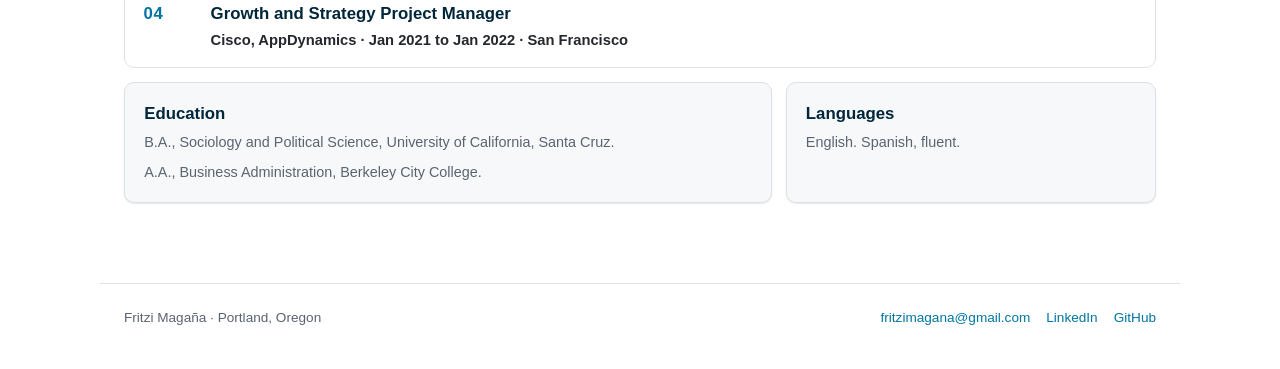
==== commit e8fcc76e: "Show selected projects and the PM tooling used to run them." ====
--- a/index.html
+++ b/index.html
@@ -40,7 +40,7 @@
   </script>
 </head>
 <body id="top">
-  <a class="skip-link" href="#work">Skip to work</a>
+  <a class="skip-link" href="#work">Skip to projects</a>
 
   <header class="topbar">
     <div class="topbar-inner">
@@ -49,8 +49,9 @@
         <span class="brand-mark">Program manager</span>
       </a>
       <nav class="top-nav" aria-label="Page">
-        <a href="#work">Work</a>
+        <a href="#work">Projects</a>
         <a href="#approach">Approach</a>
+        <a href="#tools">Tools</a>
         <a href="#path">Path</a>
       </nav>
       <a class="apply-btn" href="mailto:fritzimagana@gmail.com">Email</a>
@@ -74,7 +75,7 @@
     </section>
 
     <section id="work">
-      <p class="jump-kicker">Selected work</p>
+      <p class="jump-kicker">Selected projects</p>
       <div class="jump-grid">
         <article class="jump-card">
           <h2>Edge Up Labs</h2>
@@ -82,14 +83,14 @@
           <p>Brandon Hall Group Bronze. A live broadcast across APJC, the Americas, and an EMEA replay, plus on-demand and a team activity, on one plan. The weekly brief carries a recommendation and a fallback. AI turns the notes into the tracker and the executive summary.</p>
         </article>
         <article class="jump-card">
+          <h2>Skills Inference Validation</h2>
+          <p class="meta">Cisco</p>
+          <p>Enterprise skill demand, checked with subject matter experts across functions. The taxonomy and the role-to-skill map lived in one workflow, so learning and workforce planning could trust the same data.</p>
+        </article>
+        <article class="jump-card">
           <h2>Global partner campaigns</h2>
           <p class="meta">Google Cloud · Feb 2022 to Jul 2023</p>
           <p>Co-branded campaigns across regions, with design, product, and marketing on the same timeline. Asana and Figma workflows, plus editorial calendars, so asset review lived in one place.</p>
-        </article>
-        <article class="jump-card">
-          <h2>A system for the next launch</h2>
-          <p class="meta">Cisco, AppDynamics · Jan 2021 to Jan 2022</p>
-          <p>Acquisition and retention across email, paid media, in-app, and push. Intake, prioritization, RAID, and reporting in Airtable, so the next launch ran the same way.</p>
         </article>
       </div>
     </section>
@@ -108,6 +109,32 @@
         <article class="jump-card">
           <h2>AI on the synthesis</h2>
           <p>Meeting notes become the tracker and the brief. People keep the judgment about what is actually at risk.</p>
+        </article>
+      </div>
+    </section>
+
+    <section id="tools">
+      <p class="jump-kicker">PM tooling</p>
+      <div class="jump-grid tools">
+        <article class="jump-card">
+          <h2>Cursor</h2>
+          <p class="meta">AI workspace</p>
+          <p>Meeting notes become the tracker, the brief, and a reusable skill. People keep the judgment.</p>
+        </article>
+        <article class="jump-card">
+          <h2>Airtable</h2>
+          <p class="meta">Operating tables</p>
+          <p>A recommendation pool, a booked roster, and the fields the next program fills in.</p>
+        </article>
+        <article class="jump-card">
+          <h2>Atlassian</h2>
+          <p class="meta">Jira and Confluence</p>
+          <p>The plan, the weekly status, and the open decisions live with the work.</p>
+        </article>
+        <article class="jump-card">
+          <h2>Asana</h2>
+          <p class="meta">Campaign calendar</p>
+          <p>Design, product, and marketing share one timeline for asset review.</p>
         </article>
       </div>
     </section>
--- a/styles.css
+++ b/styles.css
@@ -206,6 +206,9 @@
   margin: 0 0 2rem;
 }
 .jump-grid.two { grid-template-columns: 1.4fr 0.8fr; margin-top: 0.85rem; }
+.jump-grid.work { grid-template-columns: 1fr 1fr; }
+.jump-grid.tools { grid-template-columns: repeat(4, 1fr); }
+.jump-card.wide { margin: 0 0 2rem; }
 .jump-card {
   display: block;
   padding: 1.15rem 1.2rem;
@@ -276,11 +279,107 @@
   outline-offset: 3px;
 }
 
+.header-home {
+  display: inline-flex;
+  align-items: center;
+  padding: 0.5rem 0.9rem;
+  border: 1px solid var(--n-200);
+  border-radius: 999px;
+  color: var(--c-navy);
+  font-weight: 700;
+  font-size: 0.88rem;
+  white-space: nowrap;
+}
+.header-home:hover { background: var(--n-25); color: var(--c-navy); text-decoration: none; }
+
+.skill-hero { padding: 2.5rem 0 1.25rem; }
+.skill-hero h1 {
+  margin: 0;
+  font-size: clamp(2rem, 4vw, 2.75rem);
+  line-height: 1.12;
+  color: var(--c-navy);
+}
+.skill-hero .hero-lede { max-width: 62ch; }
+
+.file-links {
+  list-style: none;
+  margin: 0 0 2rem;
+  padding: 0;
+  display: flex;
+  flex-direction: column;
+  gap: 0.65rem;
+}
+.file-links li {
+  display: flex;
+  flex-wrap: wrap;
+  gap: 0.35rem 1rem;
+  align-items: baseline;
+  padding: 0.9rem 1.1rem;
+  border: 1px solid var(--n-100);
+  border-radius: var(--radius);
+  background: var(--n-0);
+}
+.file-links a { font-weight: 700; }
+.file-links span { color: var(--n-600); font-size: 0.88rem; }
+code {
+  font-family: ui-monospace, SFMono-Regular, Menlo, Consolas, monospace;
+  font-size: 0.86em;
+  color: var(--c-navy);
+}
+
+.header-home {
+  display: inline-flex;
+  align-items: center;
+  padding: 0.5rem 0.9rem;
+  border: 1px solid var(--n-200);
+  border-radius: 999px;
+  color: var(--c-navy);
+  font-weight: 700;
+  font-size: 0.88rem;
+  white-space: nowrap;
+}
+.header-home:hover { background: var(--n-25); color: var(--c-navy); text-decoration: none; }
+
+.skill-hero { padding: 2.5rem 0 1.25rem; }
+.skill-hero h1 {
+  margin: 0;
+  font-size: clamp(2rem, 4vw, 2.75rem);
+  line-height: 1.12;
+  color: var(--c-navy);
+}
+.skill-hero .hero-lede { max-width: 62ch; }
+
+.file-links {
+  list-style: none;
+  margin: 0 0 2rem;
+  padding: 0;
+  display: flex;
+  flex-direction: column;
+  gap: 0.65rem;
+}
+.file-links li {
+  display: flex;
+  flex-wrap: wrap;
+  gap: 0.35rem 1rem;
+  align-items: baseline;
+  padding: 0.9rem 1.1rem;
+  border: 1px solid var(--n-100);
+  border-radius: var(--radius);
+  background: var(--n-0);
+}
+.file-links a { font-weight: 700; }
+.file-links span { color: var(--n-600); font-size: 0.88rem; }
+code {
+  font-family: ui-monospace, SFMono-Regular, Menlo, Consolas, monospace;
+  font-size: 0.86em;
+  color: var(--c-navy);
+}
+
 @media (max-width: 900px) {
   .topbar-inner { flex-wrap: wrap; }
   .top-nav { margin-left: 0; width: 100%; order: 4; }
   .apply-btn { margin-left: auto; }
-  .hero, .jump-grid, .jump-grid.two { grid-template-columns: 1fr; }
+  .hero, .jump-grid, .jump-grid.two, .jump-grid.work, .jump-grid.tools { grid-template-columns: 1fr; }
   .portrait { max-width: 20rem; }
   .agenda-item { grid-template-columns: 2.4rem 1fr; }
 }
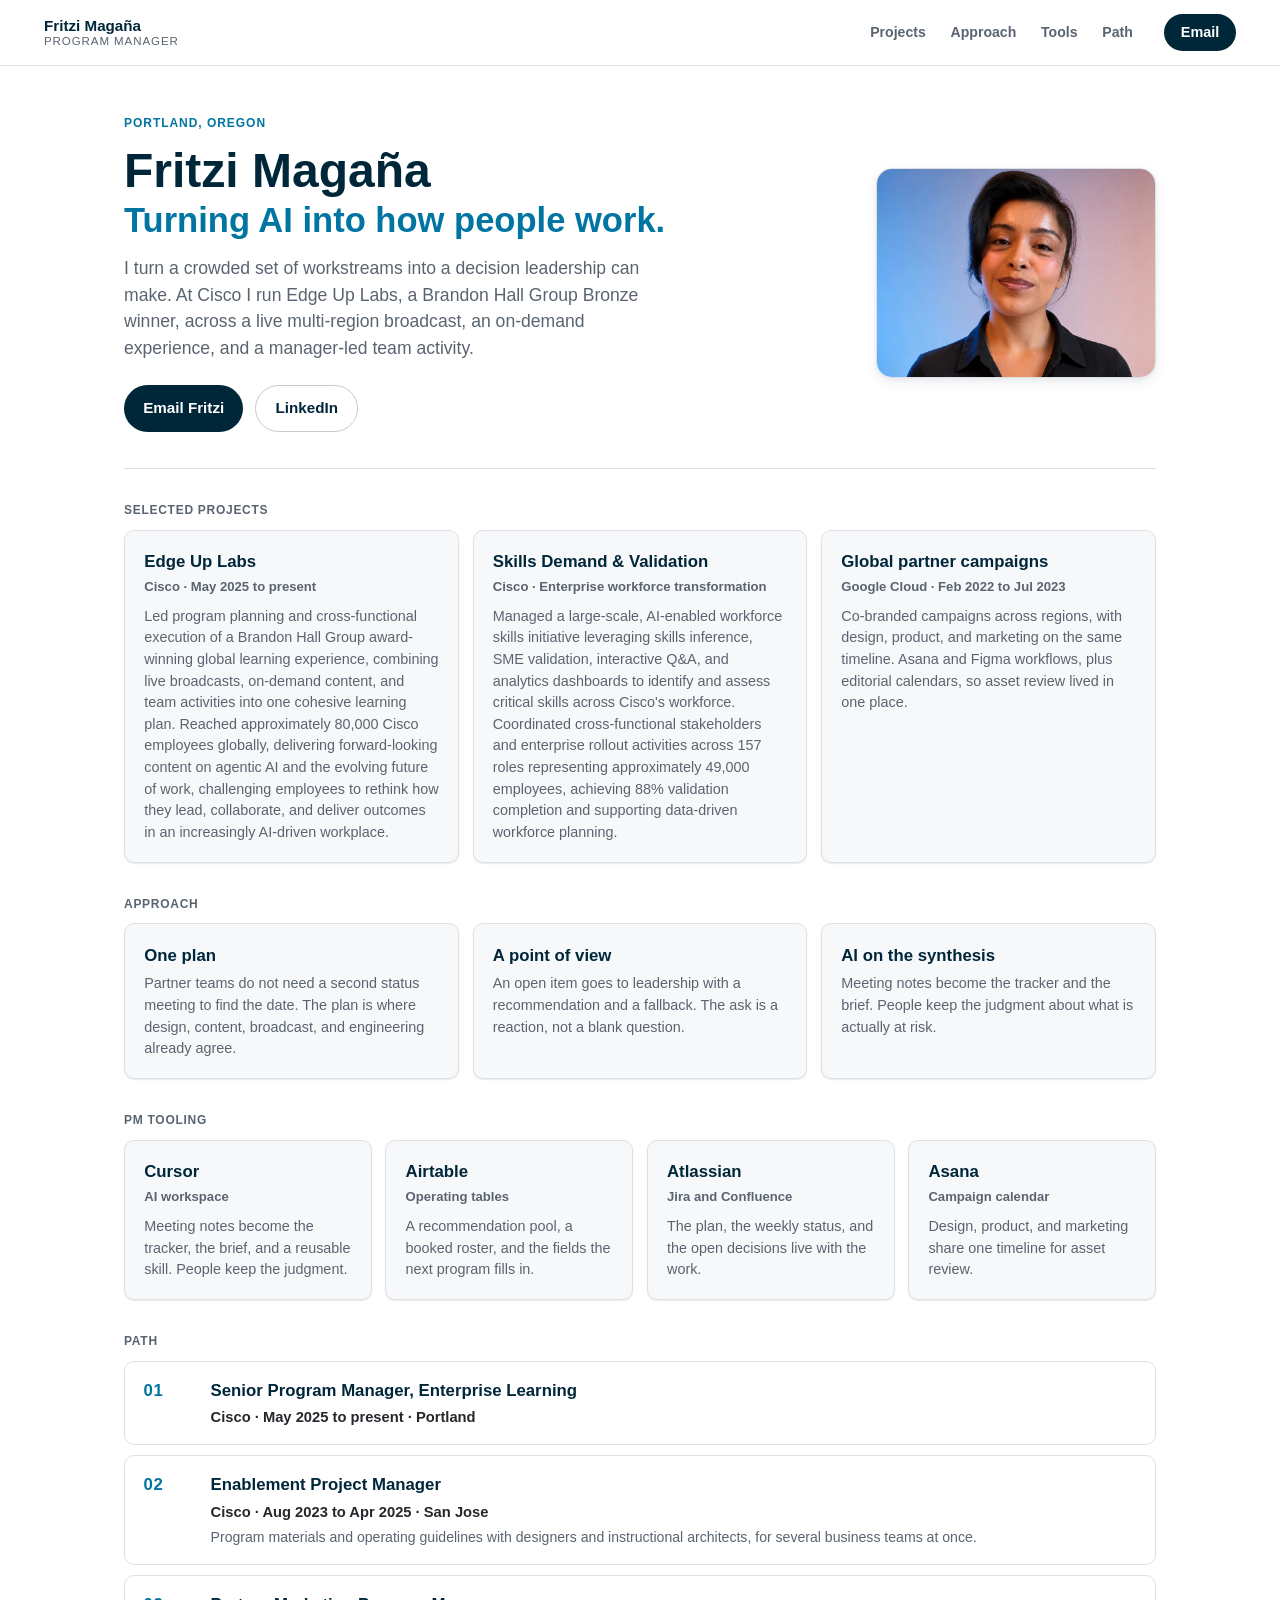
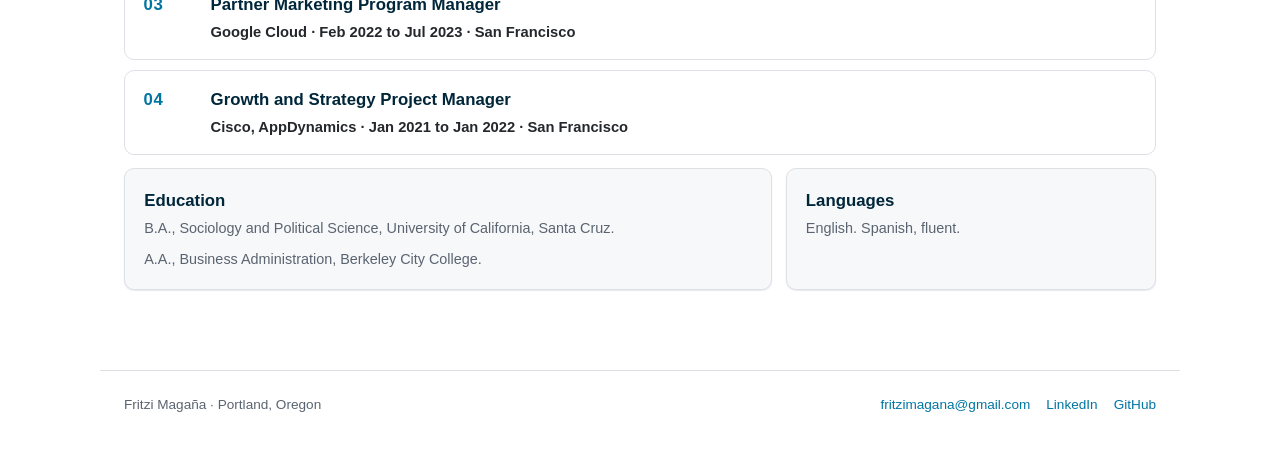
==== commit 87c0656c: "Rewrite the Edge Up Labs and Skills Demand cards for an external reader." ====
--- a/index.html
+++ b/index.html
@@ -80,12 +80,12 @@
         <article class="jump-card">
           <h2>Edge Up Labs</h2>
           <p class="meta">Cisco · May 2025 to present</p>
-          <p>Brandon Hall Group Bronze. A live broadcast across APJC, the Americas, and an EMEA replay, plus on-demand and a team activity, on one plan. The weekly brief carries a recommendation and a fallback. AI turns the notes into the tracker and the executive summary.</p>
+          <p>Led program planning and cross-functional execution of a Brandon Hall Group award-winning global learning experience, combining live broadcasts, on-demand content, and team activities into one cohesive learning plan. Reached approximately 80,000 Cisco employees globally, delivering forward-looking content on agentic AI and the evolving future of work, challenging employees to rethink how they lead, collaborate, and deliver outcomes in an increasingly AI-driven workplace.</p>
         </article>
         <article class="jump-card">
-          <h2>Skills Inference Validation</h2>
-          <p class="meta">Cisco</p>
-          <p>Enterprise skill demand, checked with subject matter experts across functions. The taxonomy and the role-to-skill map lived in one workflow, so learning and workforce planning could trust the same data.</p>
+          <h2>Skills Demand &amp; Validation</h2>
+          <p class="meta">Cisco · Enterprise workforce transformation</p>
+          <p>Managed a large-scale, AI-enabled workforce skills initiative leveraging skills inference, SME validation, interactive Q&amp;A, and analytics dashboards to identify and assess critical skills across Cisco's workforce. Coordinated cross-functional stakeholders and enterprise rollout activities across 157 roles representing approximately 49,000 employees, achieving 88% validation completion and supporting data-driven workforce planning.</p>
         </article>
         <article class="jump-card">
           <h2>Global partner campaigns</h2>
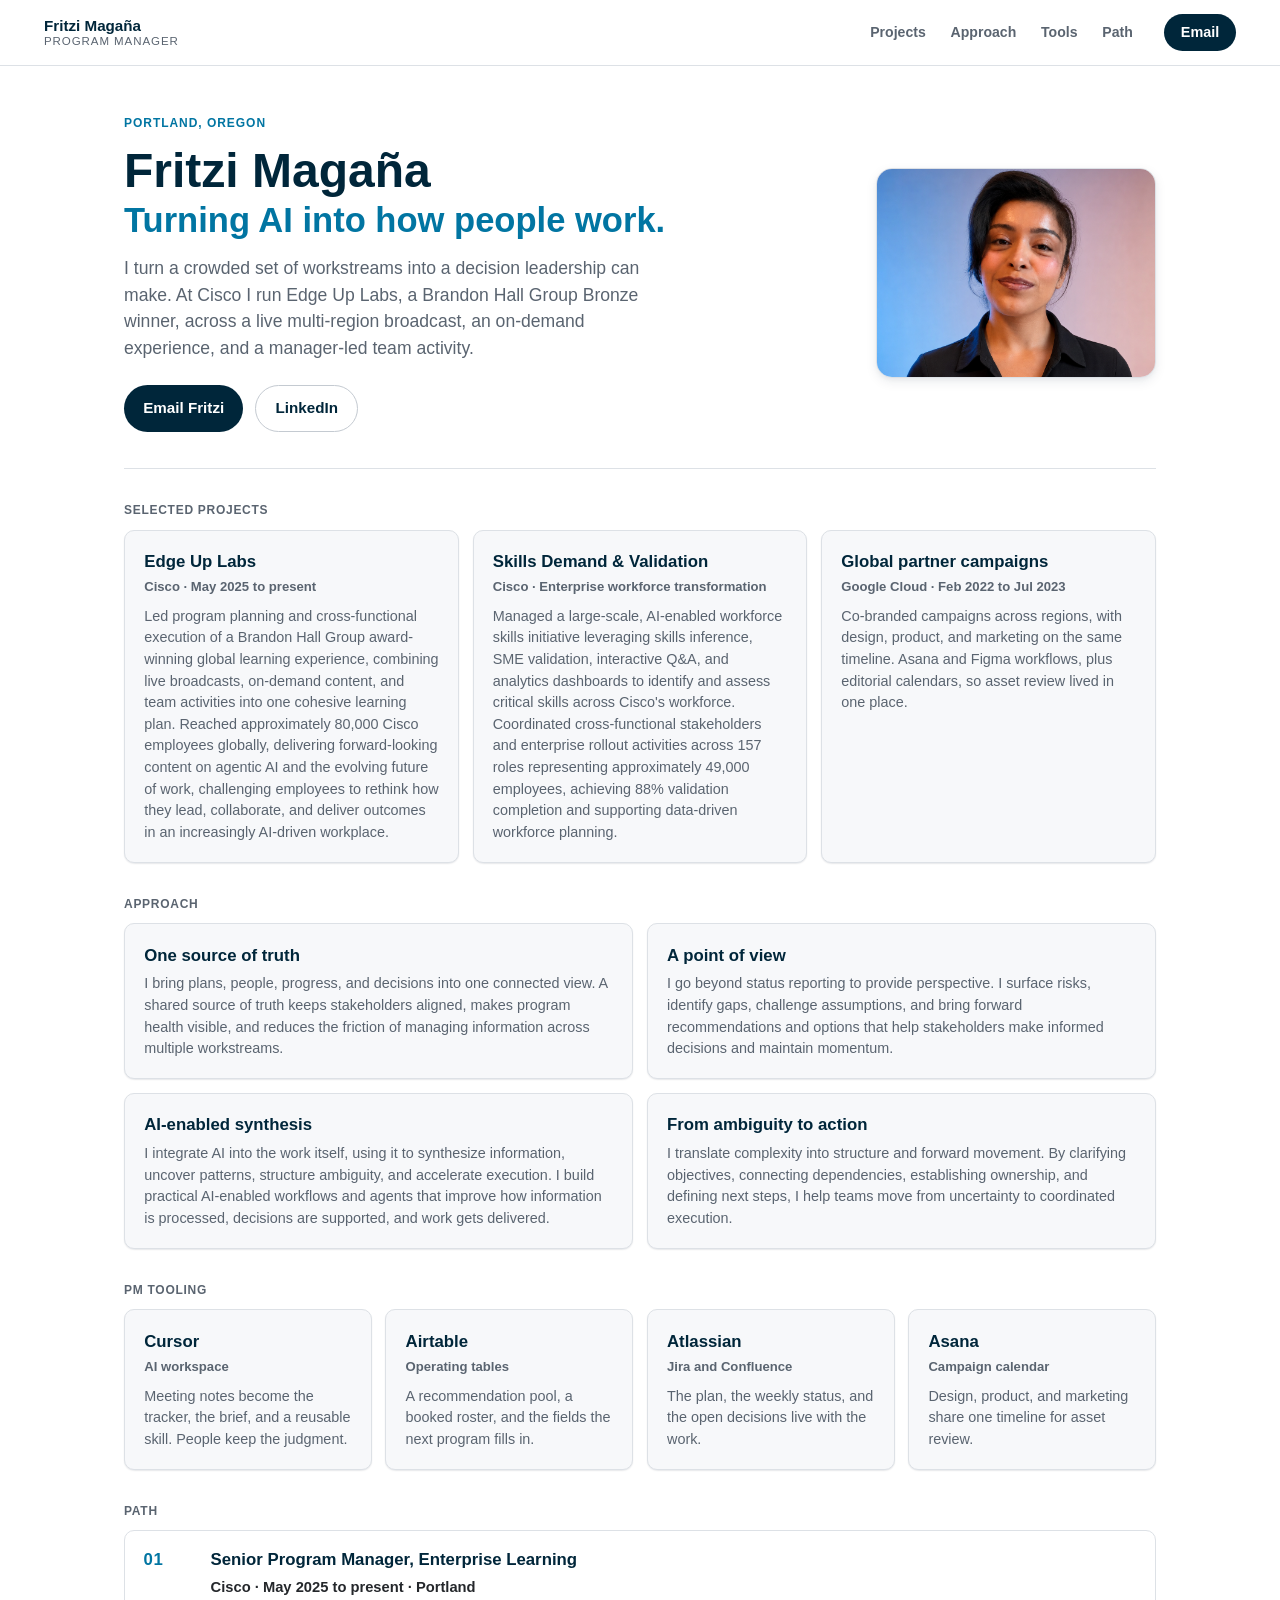
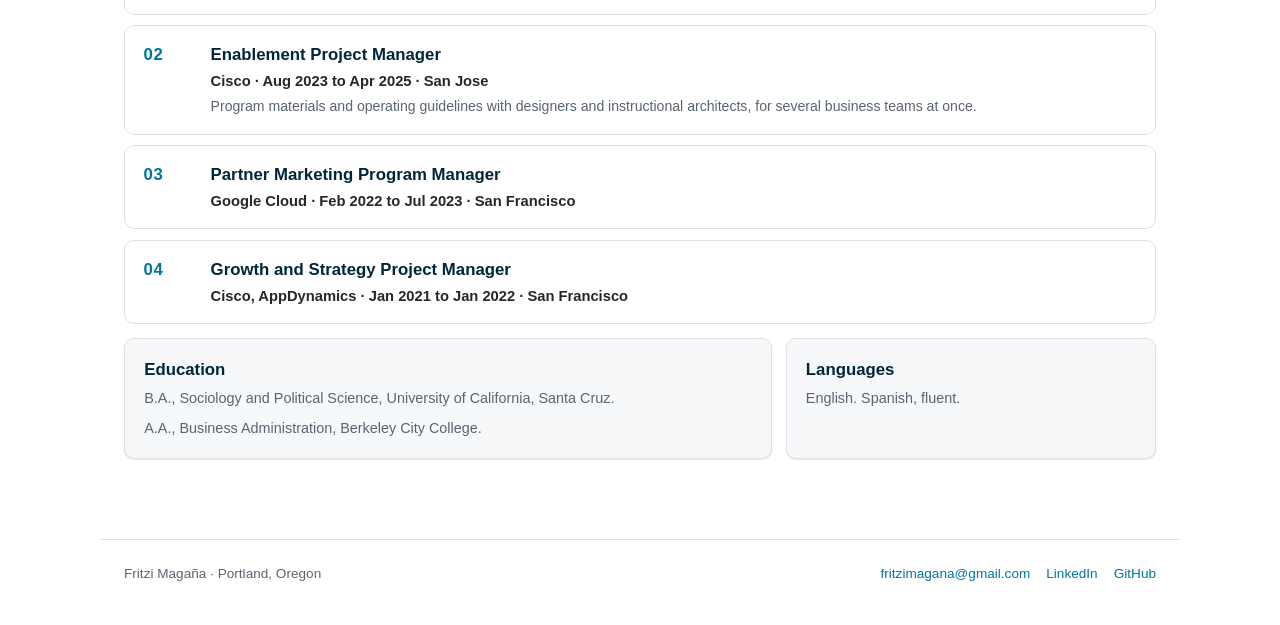
==== commit 4bee1267: "Rewrite the approach section around how the work actually runs." ====
--- a/index.html
+++ b/index.html
@@ -97,18 +97,22 @@
 
     <section id="approach">
       <p class="jump-kicker">Approach</p>
-      <div class="jump-grid">
-        <article class="jump-card">
-          <h2>One plan</h2>
-          <p>Partner teams do not need a second status meeting to find the date. The plan is where design, content, broadcast, and engineering already agree.</p>
+      <div class="jump-grid work">
+        <article class="jump-card">
+          <h2>One source of truth</h2>
+          <p>I bring plans, people, progress, and decisions into one connected view. A shared source of truth keeps stakeholders aligned, makes program health visible, and reduces the friction of managing information across multiple workstreams.</p>
         </article>
         <article class="jump-card">
           <h2>A point of view</h2>
-          <p>An open item goes to leadership with a recommendation and a fallback. The ask is a reaction, not a blank question.</p>
-        </article>
-        <article class="jump-card">
-          <h2>AI on the synthesis</h2>
-          <p>Meeting notes become the tracker and the brief. People keep the judgment about what is actually at risk.</p>
+          <p>I go beyond status reporting to provide perspective. I surface risks, identify gaps, challenge assumptions, and bring forward recommendations and options that help stakeholders make informed decisions and maintain momentum.</p>
+        </article>
+        <article class="jump-card">
+          <h2>AI-enabled synthesis</h2>
+          <p>I integrate AI into the work itself, using it to synthesize information, uncover patterns, structure ambiguity, and accelerate execution. I build practical AI-enabled workflows and agents that improve how information is processed, decisions are supported, and work gets delivered.</p>
+        </article>
+        <article class="jump-card">
+          <h2>From ambiguity to action</h2>
+          <p>I translate complexity into structure and forward movement. By clarifying objectives, connecting dependencies, establishing ownership, and defining next steps, I help teams move from uncertainty to coordinated execution.</p>
         </article>
       </div>
     </section>
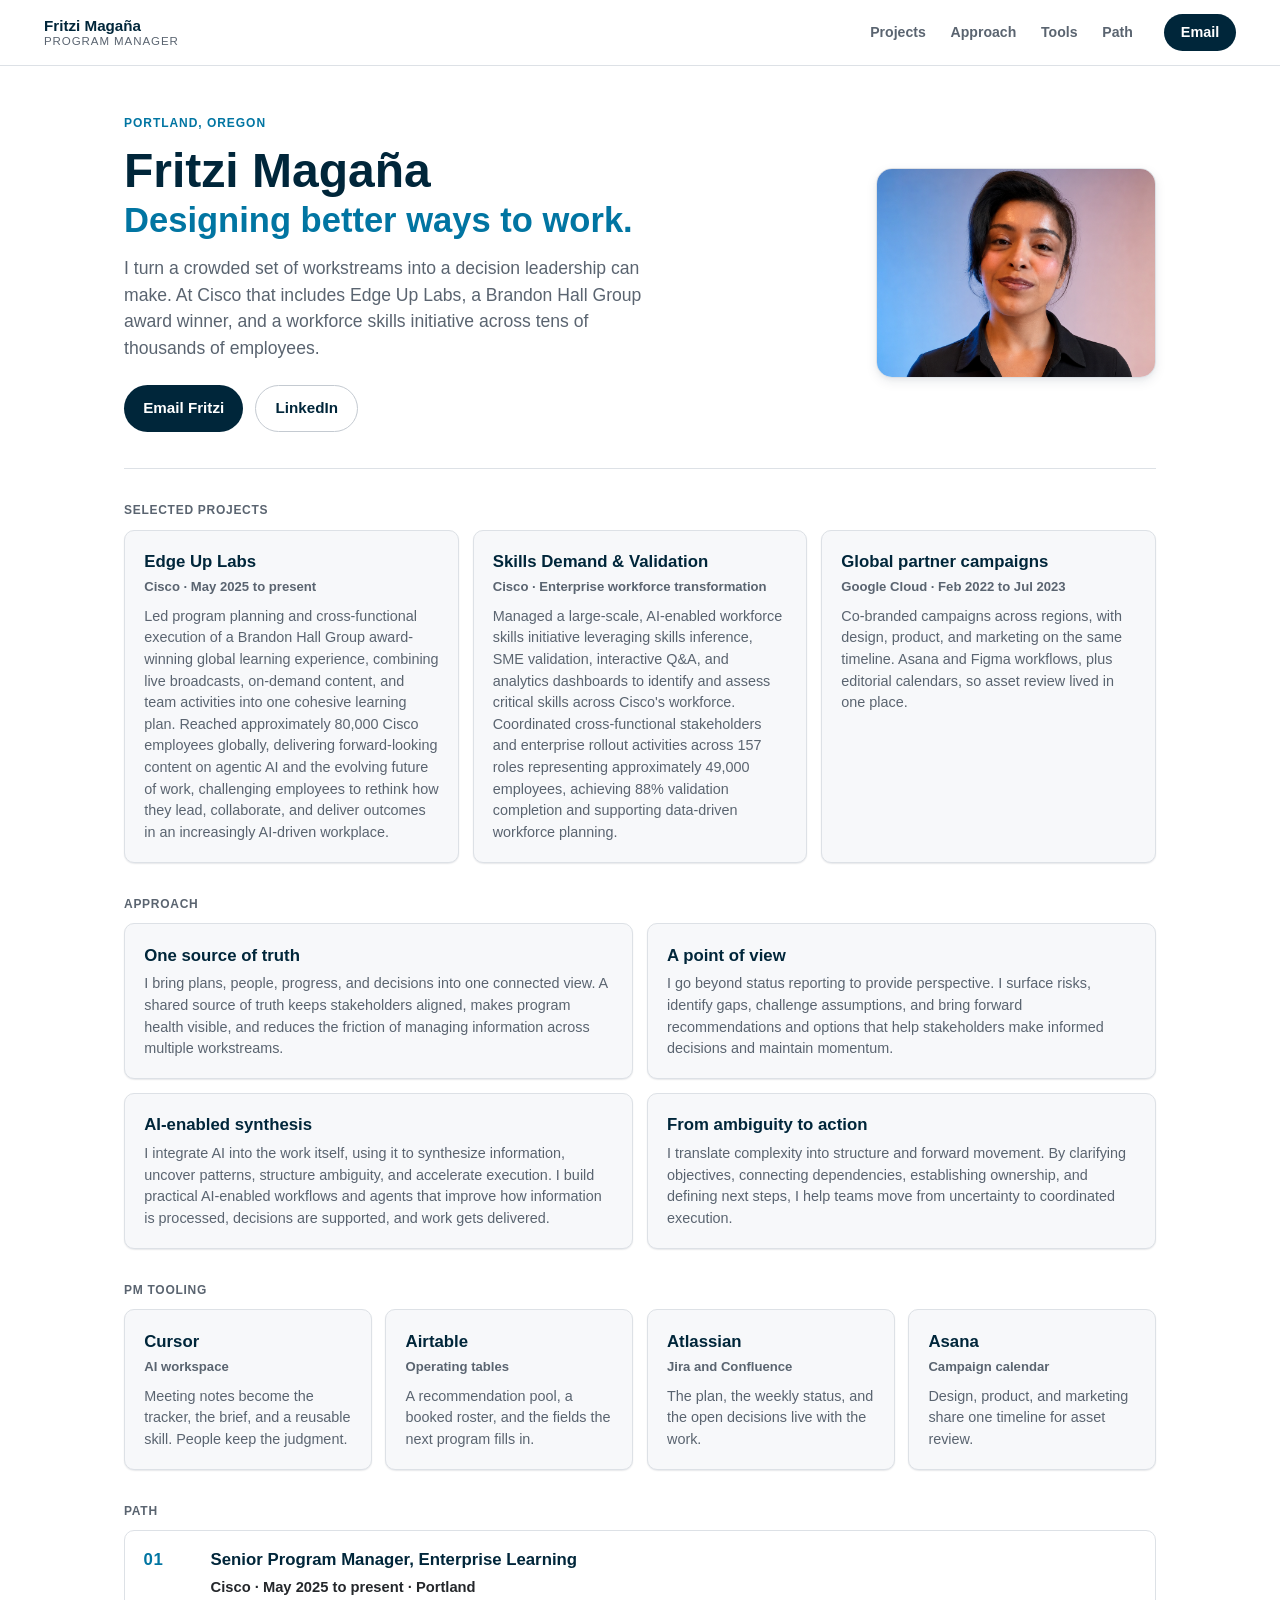
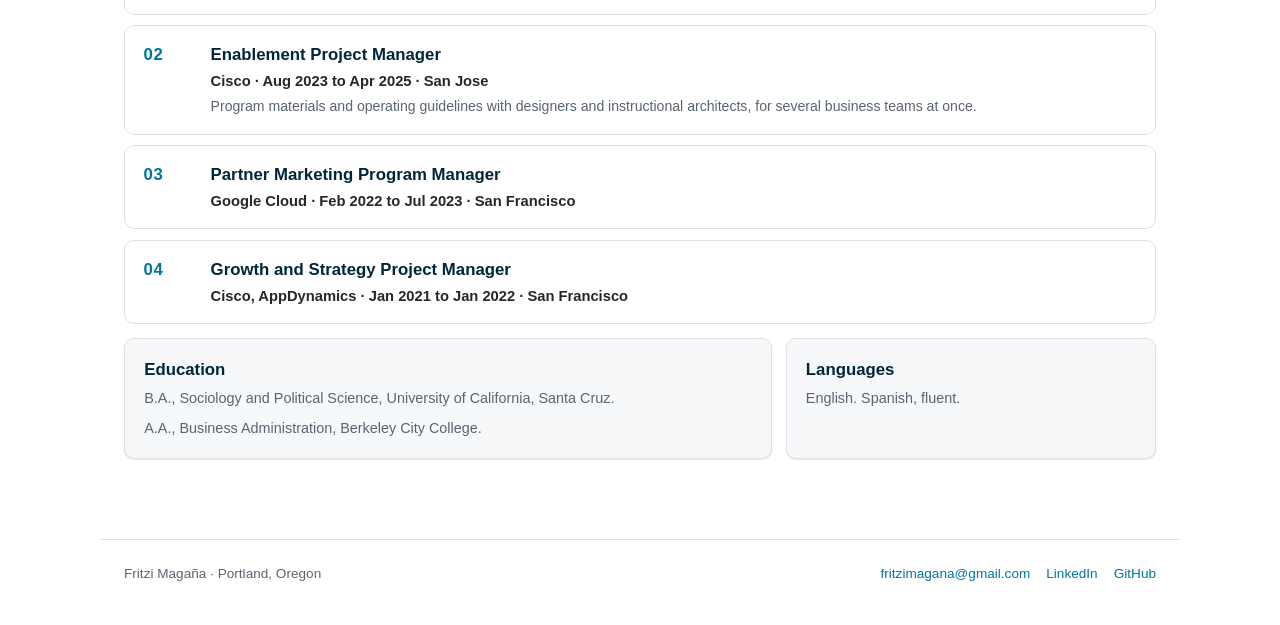
==== commit 30b5a0f3: "Update the hero to designing better ways to work." ====
--- a/index.html
+++ b/index.html
@@ -5,9 +5,9 @@
   <meta name="viewport" content="width=device-width, initial-scale=1">
   <meta name="color-scheme" content="light">
   <title>Fritzi Magaña · Program Manager</title>
-  <meta name="description" content="Fritzi Magaña is a program manager in Portland. She turns crowded workstreams into decisions leadership can make, and turns AI into how people work.">
+  <meta name="description" content="Fritzi Magaña designs better ways to work. People-first, AI-enabled, and outcome-driven. She turns crowded workstreams into decisions leadership can make.">
   <meta property="og:title" content="Fritzi Magaña · Program Manager">
-  <meta property="og:description" content="Turning AI into how people work. Program manager for enterprise learning at Cisco, previously Google Cloud and AppDynamics.">
+  <meta property="og:description" content="Designing better ways to work. People-first. AI-enabled. Outcome-driven.">
   <meta property="og:type" content="profile">
   <meta property="og:url" content="https://fritzimagana.github.io/Portfolio/">
   <meta property="profile:first_name" content="Fritzi">
@@ -62,8 +62,8 @@
     <section class="hero" aria-labelledby="hero-title">
       <div class="hero-copy">
         <p class="hero-eyebrow">Portland, Oregon</p>
-        <h1 id="hero-title">Fritzi Magaña<em>Turning AI into how people work.</em></h1>
-        <p class="hero-lede">I turn a crowded set of workstreams into a decision leadership can make. At Cisco I run Edge Up Labs, a Brandon Hall Group Bronze winner, across a live multi-region broadcast, an on-demand experience, and a manager-led team activity.</p>
+        <h1 id="hero-title">Fritzi Magaña<em>Designing better ways to work.</em></h1>
+        <p class="hero-lede">I turn a crowded set of workstreams into a decision leadership can make. At Cisco that includes Edge Up Labs, a Brandon Hall Group award winner, and a workforce skills initiative across tens of thousands of employees.</p>
         <div class="hero-actions">
           <a class="btn-primary" href="mailto:fritzimagana@gmail.com">Email Fritzi</a>
           <a class="btn-secondary" href="https://www.linkedin.com/in/fritzi-magana/" rel="me noopener noreferrer">LinkedIn</a>
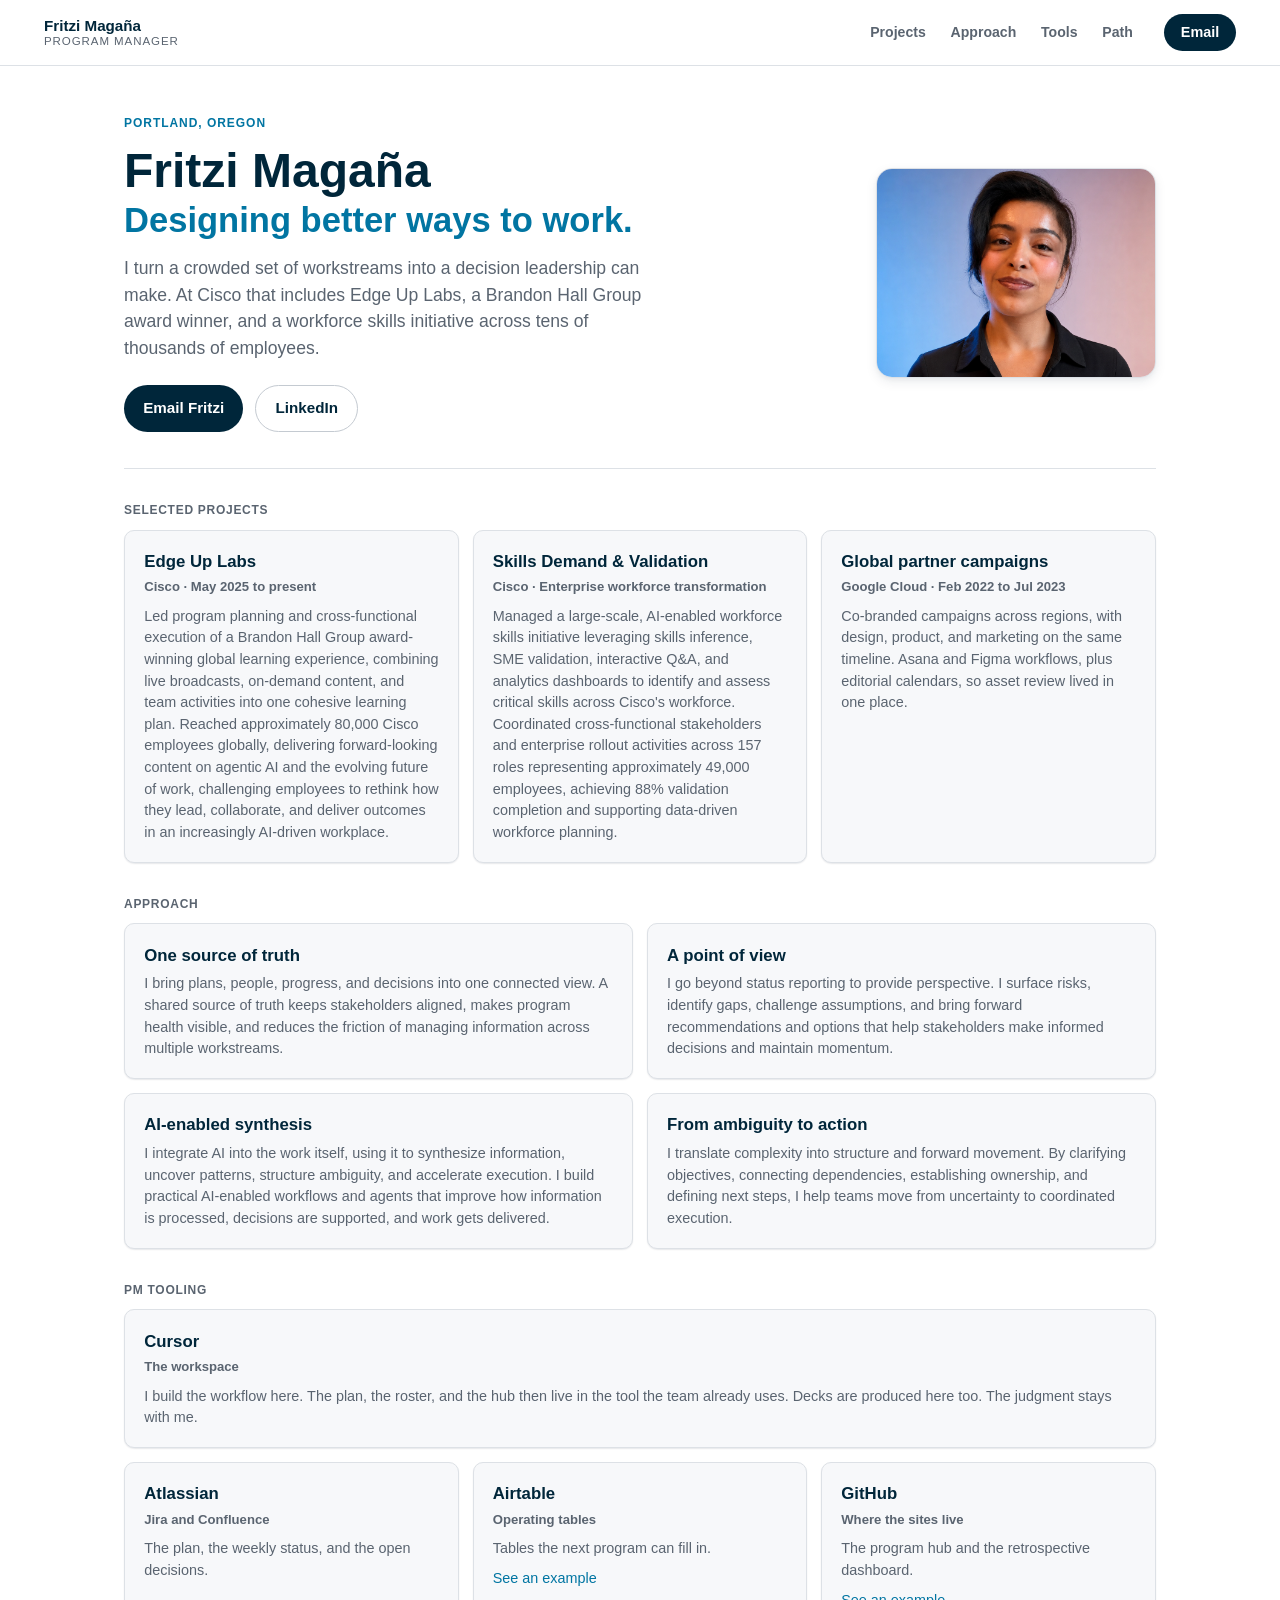
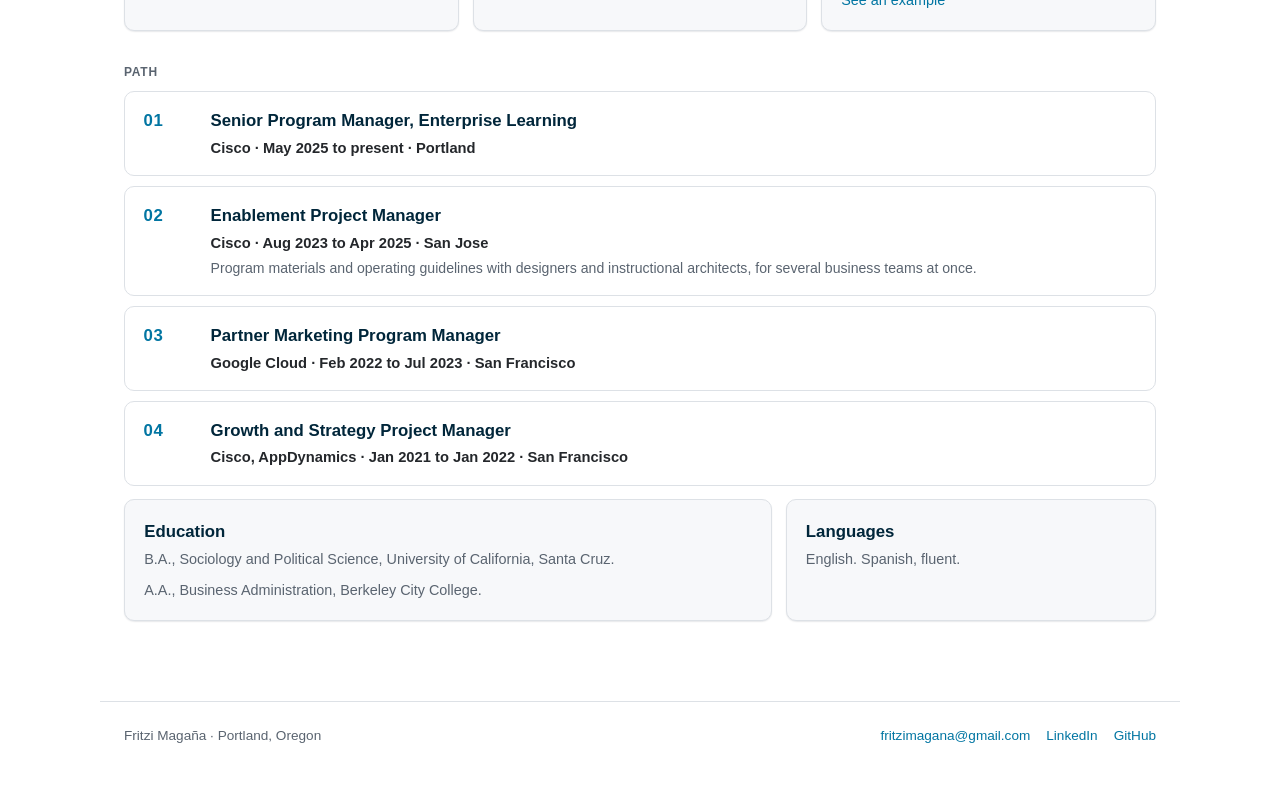
==== commit e966c361: "Publish redacted Airtable and GitHub examples. The weekly status screenshot stays off the public sit" ====
--- a/index.html
+++ b/index.html
@@ -14,7 +14,7 @@
   <meta property="profile:last_name" content="Magaña">
   <link rel="canonical" href="https://fritzimagana.github.io/Portfolio/">
   <link rel="icon" href="assets/favicon.svg" type="image/svg+xml">
-  <link rel="stylesheet" href="styles.css">
+  <link rel="stylesheet" href="styles.css?v=examples1">
   <script type="application/ld+json">
   {
     "@context": "https://schema.org",
@@ -119,26 +119,28 @@
 
     <section id="tools">
       <p class="jump-kicker">PM tooling</p>
+      <article class="jump-card tool-base">
+        <h2>Cursor</h2>
+        <p class="meta">The workspace</p>
+        <p>I build the workflow here. The plan, the roster, and the hub then live in the tool the team already uses. Decks are produced here too. The judgment stays with me.</p>
+      </article>
       <div class="jump-grid tools">
         <article class="jump-card">
-          <h2>Cursor</h2>
-          <p class="meta">AI workspace</p>
-          <p>Meeting notes become the tracker, the brief, and a reusable skill. People keep the judgment.</p>
+          <h2>Atlassian</h2>
+          <p class="meta">Jira and Confluence</p>
+          <p>The plan, the weekly status, and the open decisions.</p>
         </article>
         <article class="jump-card">
           <h2>Airtable</h2>
           <p class="meta">Operating tables</p>
-          <p>A recommendation pool, a booked roster, and the fields the next program fills in.</p>
-        </article>
-        <article class="jump-card">
-          <h2>Atlassian</h2>
-          <p class="meta">Jira and Confluence</p>
-          <p>The plan, the weekly status, and the open decisions live with the work.</p>
-        </article>
-        <article class="jump-card">
-          <h2>Asana</h2>
-          <p class="meta">Campaign calendar</p>
-          <p>Design, product, and marketing share one timeline for asset review.</p>
+          <p>Tables the next program can fill in.</p>
+          <p><a href="tools/airtable.html">See an example</a></p>
+        </article>
+        <article class="jump-card">
+          <h2>GitHub</h2>
+          <p class="meta">Where the sites live</p>
+          <p>The program hub and the retrospective dashboard.</p>
+          <p><a href="tools/github.html">See an example</a></p>
         </article>
       </div>
     </section>
--- a/styles.css
+++ b/styles.css
@@ -207,7 +207,8 @@
 }
 .jump-grid.two { grid-template-columns: 1.4fr 0.8fr; margin-top: 0.85rem; }
 .jump-grid.work { grid-template-columns: 1fr 1fr; }
-.jump-grid.tools { grid-template-columns: repeat(4, 1fr); }
+.jump-grid.tools { grid-template-columns: repeat(3, 1fr); }
+.tool-base { margin: 0 0 0.85rem; }
 .jump-card.wide { margin: 0 0 2rem; }
 .jump-card {
   display: block;
@@ -349,37 +350,158 @@
 }
 .skill-hero .hero-lede { max-width: 62ch; }
 
-.file-links {
-  list-style: none;
-  margin: 0 0 2rem;
-  padding: 0;
-  display: flex;
-  flex-direction: column;
-  gap: 0.65rem;
-}
-.file-links li {
+.skill-row {
+  display: grid;
+  grid-template-columns: 1fr 1.05fr;
+  gap: 1.25rem;
+  align-items: center;
+  margin: 0 0 1.25rem;
+  padding: 1.15rem;
+  border: 1px solid var(--n-100);
+  border-radius: var(--radius-lg);
+  background: var(--n-0);
+  box-shadow: var(--shadow-sm);
+}
+.skill-row h2 { margin: 0 0 0.4rem; font-size: 1.2rem; color: var(--c-navy); }
+.skill-row p { margin: 0; color: var(--n-600); }
+.mock {
+  background: var(--n-25);
+  border: 1px solid var(--n-100);
+  border-radius: var(--radius);
+  padding: 0.85rem;
+  min-height: 11rem;
+}
+.mock-top {
   display: flex;
   flex-wrap: wrap;
-  gap: 0.35rem 1rem;
-  align-items: baseline;
-  padding: 0.9rem 1.1rem;
-  border: 1px solid var(--n-100);
+  gap: 0.4rem;
+  margin-bottom: 0.7rem;
+}
+.pill {
+  display: inline-block;
+  padding: 0.2rem 0.5rem;
+  border-radius: 999px;
+  background: var(--n-0);
+  border: 1px solid var(--n-100);
+  color: var(--c-navy);
+  font-size: 0.68rem;
+  font-weight: 700;
+}
+.pill.on { background: var(--c-navy); color: var(--n-0); border-color: var(--c-navy); }
+.bars { display: flex; flex-direction: column; gap: 0.4rem; }
+.bar {
+  height: 0.55rem;
+  border-radius: 999px;
+  background: var(--c-blue-primary);
+}
+.bar.mid { width: 72%; background: var(--c-blue-mid); }
+.bar.short { width: 46%; background: var(--c-blue-deep); }
+.mock-grid {
+  display: grid;
+  grid-template-columns: 1fr 1fr;
+  gap: 0.45rem;
+}
+.mock-cell {
+  background: var(--n-0);
+  border: 1px solid var(--n-100);
+  border-radius: 8px;
+  padding: 0.45rem 0.5rem;
+  min-height: 3.2rem;
+}
+.mock-cell strong {
+  display: block;
+  color: var(--c-navy);
+  font-size: 0.72rem;
+}
+.mock-cell span { color: var(--n-600); font-size: 0.68rem; }
+.slide {
+  background: var(--n-0);
+  border-radius: 8px;
+  padding: 0.7rem;
+  min-height: 9.5rem;
+}
+.slide h3 {
+  margin: 0 0 0.55rem;
+  color: var(--c-navy);
+  font-size: 0.85rem;
+}
+
+.example {
+  margin: 0 0 1.5rem;
+}
+.example h2 {
+  margin: 0 0 0.35rem;
+  font-size: 1.15rem;
+  color: var(--c-navy);
+}
+.example > p { margin: 0 0 0.75rem; color: var(--n-600); }
+.shot {
+  background: var(--n-0);
+  border: 1px solid var(--n-100);
+  border-radius: var(--radius-lg);
+  box-shadow: var(--shadow-sm);
+  overflow: hidden;
+}
+.shot-bar {
+  display: flex;
+  gap: 0.35rem;
+  padding: 0.7rem 0.9rem;
+  background: var(--n-25);
+  border-bottom: 1px solid var(--n-100);
+}
+.shot-bar i {
+  width: 0.45rem;
+  height: 0.45rem;
+  border-radius: 50%;
+  background: var(--n-200);
+  display: block;
+}
+.shot-body { padding: 1rem 1.1rem 1.15rem; }
+.shot img {
+  display: block;
+  width: 100%;
+  height: auto;
+  background: #fff;
+}
+.shot img + .shot-note { padding-top: 0.75rem; }
+.shot-title {
+  height: 0.7rem;
+  width: 38%;
+  border-radius: 999px;
+  background: var(--c-navy);
+  margin-bottom: 0.9rem;
+}
+.redact {
+  height: 0.55rem;
+  border-radius: 999px;
+  margin: 0.45rem 0;
+  background: var(--n-200);
+  filter: blur(1.5px);
+}
+.redact.w2 { width: 92%; }
+.redact.w3 { width: 76%; }
+.redact.w4 { width: 61%; }
+.shot-note {
+  margin: 0;
+  padding: 0 1.1rem 0.95rem;
+  color: var(--n-600);
+  font-size: 0.82rem;
+}
+.local-skill {
+  margin: 0.5rem 0 2rem;
+  padding: 1.15rem 1.2rem;
+  border: 1px dashed var(--n-200);
   border-radius: var(--radius);
-  background: var(--n-0);
-}
-.file-links a { font-weight: 700; }
-.file-links span { color: var(--n-600); font-size: 0.88rem; }
-code {
-  font-family: ui-monospace, SFMono-Regular, Menlo, Consolas, monospace;
-  font-size: 0.86em;
-  color: var(--c-navy);
-}
+  background: var(--n-25);
+}
+.local-skill h2 { margin: 0.4rem 0; font-size: 1.05rem; color: var(--c-navy); }
+.local-skill p { margin: 0 0 0.65rem; color: var(--n-600); }
 
 @media (max-width: 900px) {
   .topbar-inner { flex-wrap: wrap; }
   .top-nav { margin-left: 0; width: 100%; order: 4; }
   .apply-btn { margin-left: auto; }
-  .hero, .jump-grid, .jump-grid.two, .jump-grid.work, .jump-grid.tools { grid-template-columns: 1fr; }
+  .hero, .jump-grid, .jump-grid.two, .jump-grid.work, .jump-grid.tools, .skill-row { grid-template-columns: 1fr; }
   .portrait { max-width: 20rem; }
   .agenda-item { grid-template-columns: 2.4rem 1fr; }
 }
